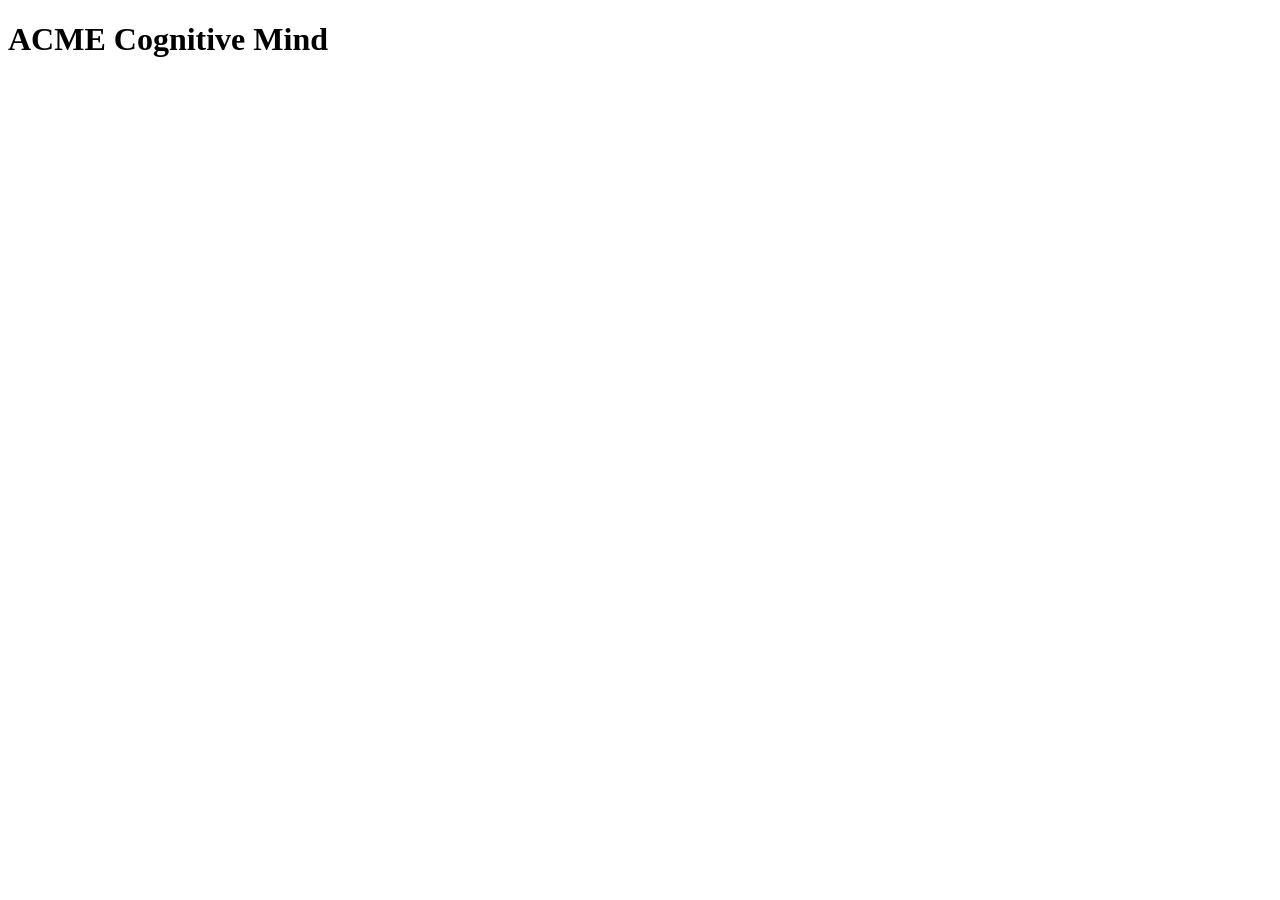
==== index.html @ b1e63873 "Create index.html" ====
<!DOCTYPE html>  
<html lang="en">  
<head>  
    <meta charset="UTF-8">  
    <meta name="viewport" content="width=device-width, initial-scale=1.0">  
    <title>ACM</title>  
</head>  
<body>  
    <h1>ACME Cognitive Mind</h1>  
</body>  
</html>
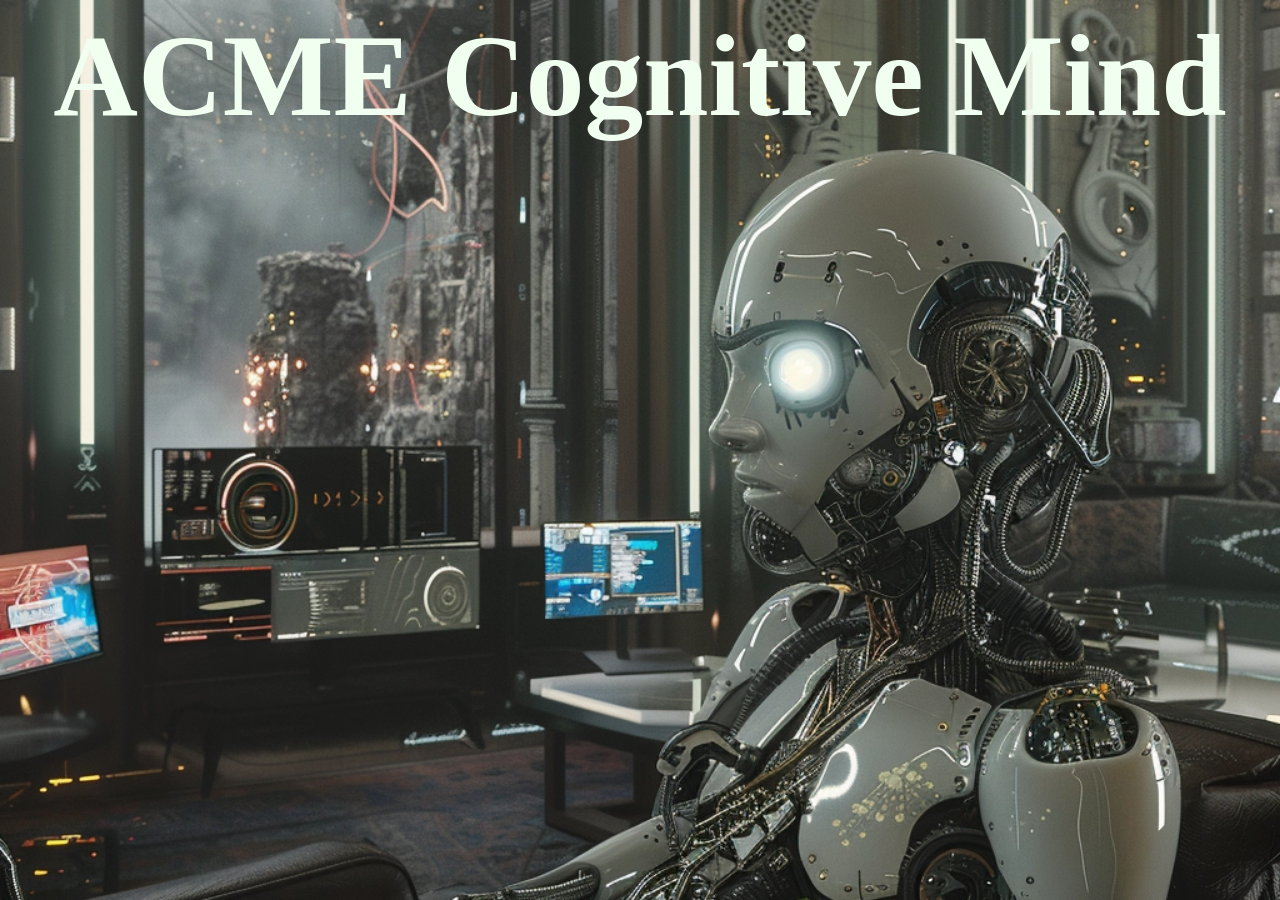
==== commit 1cfd2e76: "update" ====
--- a/index.html
+++ b/index.html
@@ -1,11 +1,30 @@
-<!DOCTYPE html>  
-<html lang="en">  
-<head>  
-    <meta charset="UTF-8">  
-    <meta name="viewport" content="width=device-width, initial-scale=1.0">  
-    <title>ACM</title>  
-</head>  
-<body>  
-    <h1>ACME Cognitive Mind</h1>  
-</body>  
-</html>
+<!DOCTYPE html>
+<html lang="en">
+
+<head>
+    <meta charset="UTF-8">
+    <meta name="viewport" content="width=device-width, initial-scale=1.0">
+    <title>ACM</title>
+    <link rel="icon" href="img/bg.webp">
+    <style>
+        body {
+            background-image: url(./img/bg.webp);
+            background-size: cover;
+            background-attachment: fixed;
+            background-position-y: center;
+        }
+
+        h1 {
+            color:honeydew;
+            text-align: center;
+            font-size: 88pt;
+            margin-top: auto;
+        }
+    </style>
+</head>
+
+<body>
+    <h1>ACME Cognitive Mind</h1>
+</body>
+
+</html>
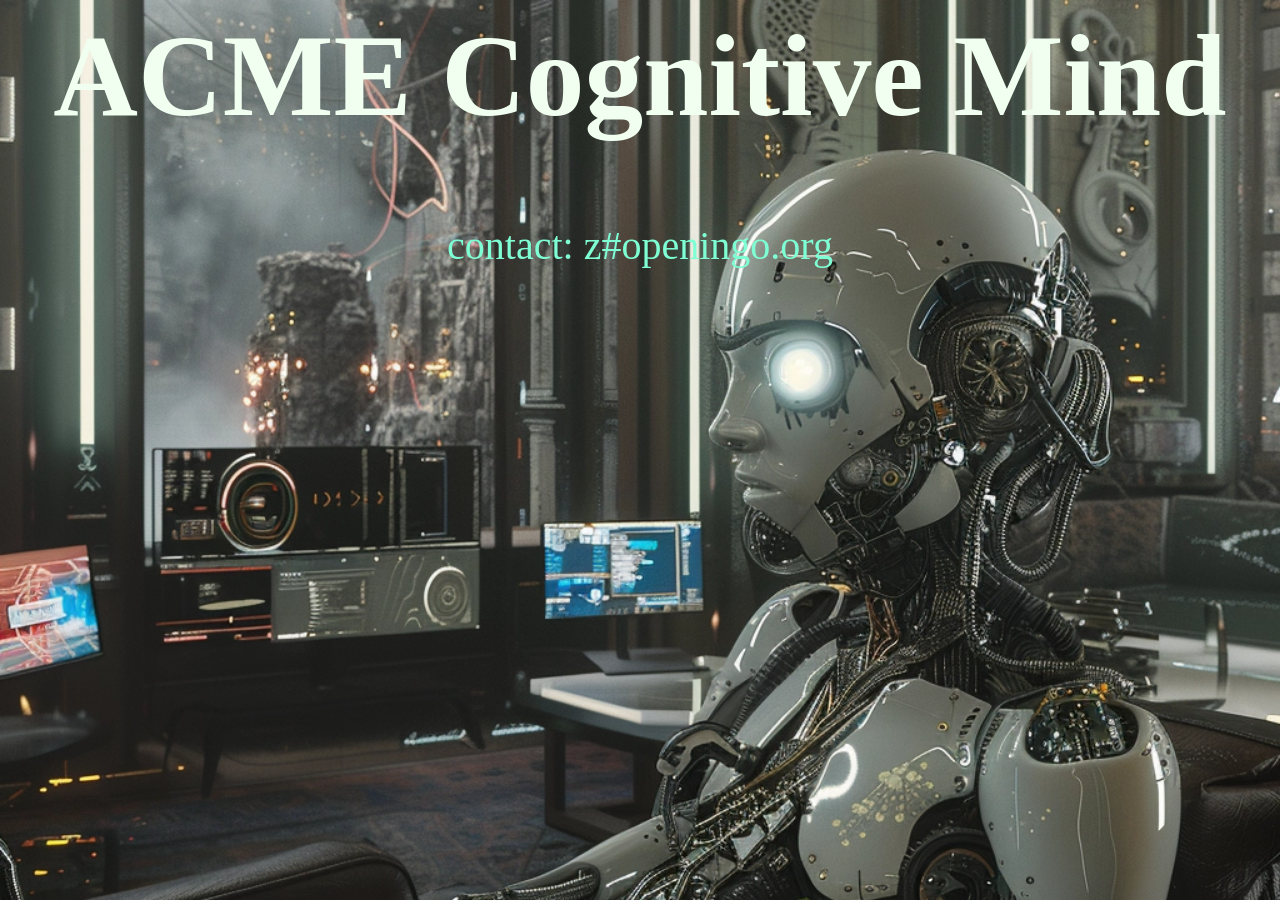
==== commit f9c1eb72: "add contact" ====
--- a/index.html
+++ b/index.html
@@ -15,16 +15,23 @@
         }
 
         h1 {
-            color:honeydew;
+            color: honeydew;
             text-align: center;
             font-size: 88pt;
             margin-top: auto;
+        }
+
+        #contact {
+            color: aquamarine;
+            text-align: center;
+            font-size: 30pt;
         }
     </style>
 </head>
 
 <body>
     <h1>ACME Cognitive Mind</h1>
+    <div id="contact">contact: z#openingo.org</div>
 </body>
 
 </html>
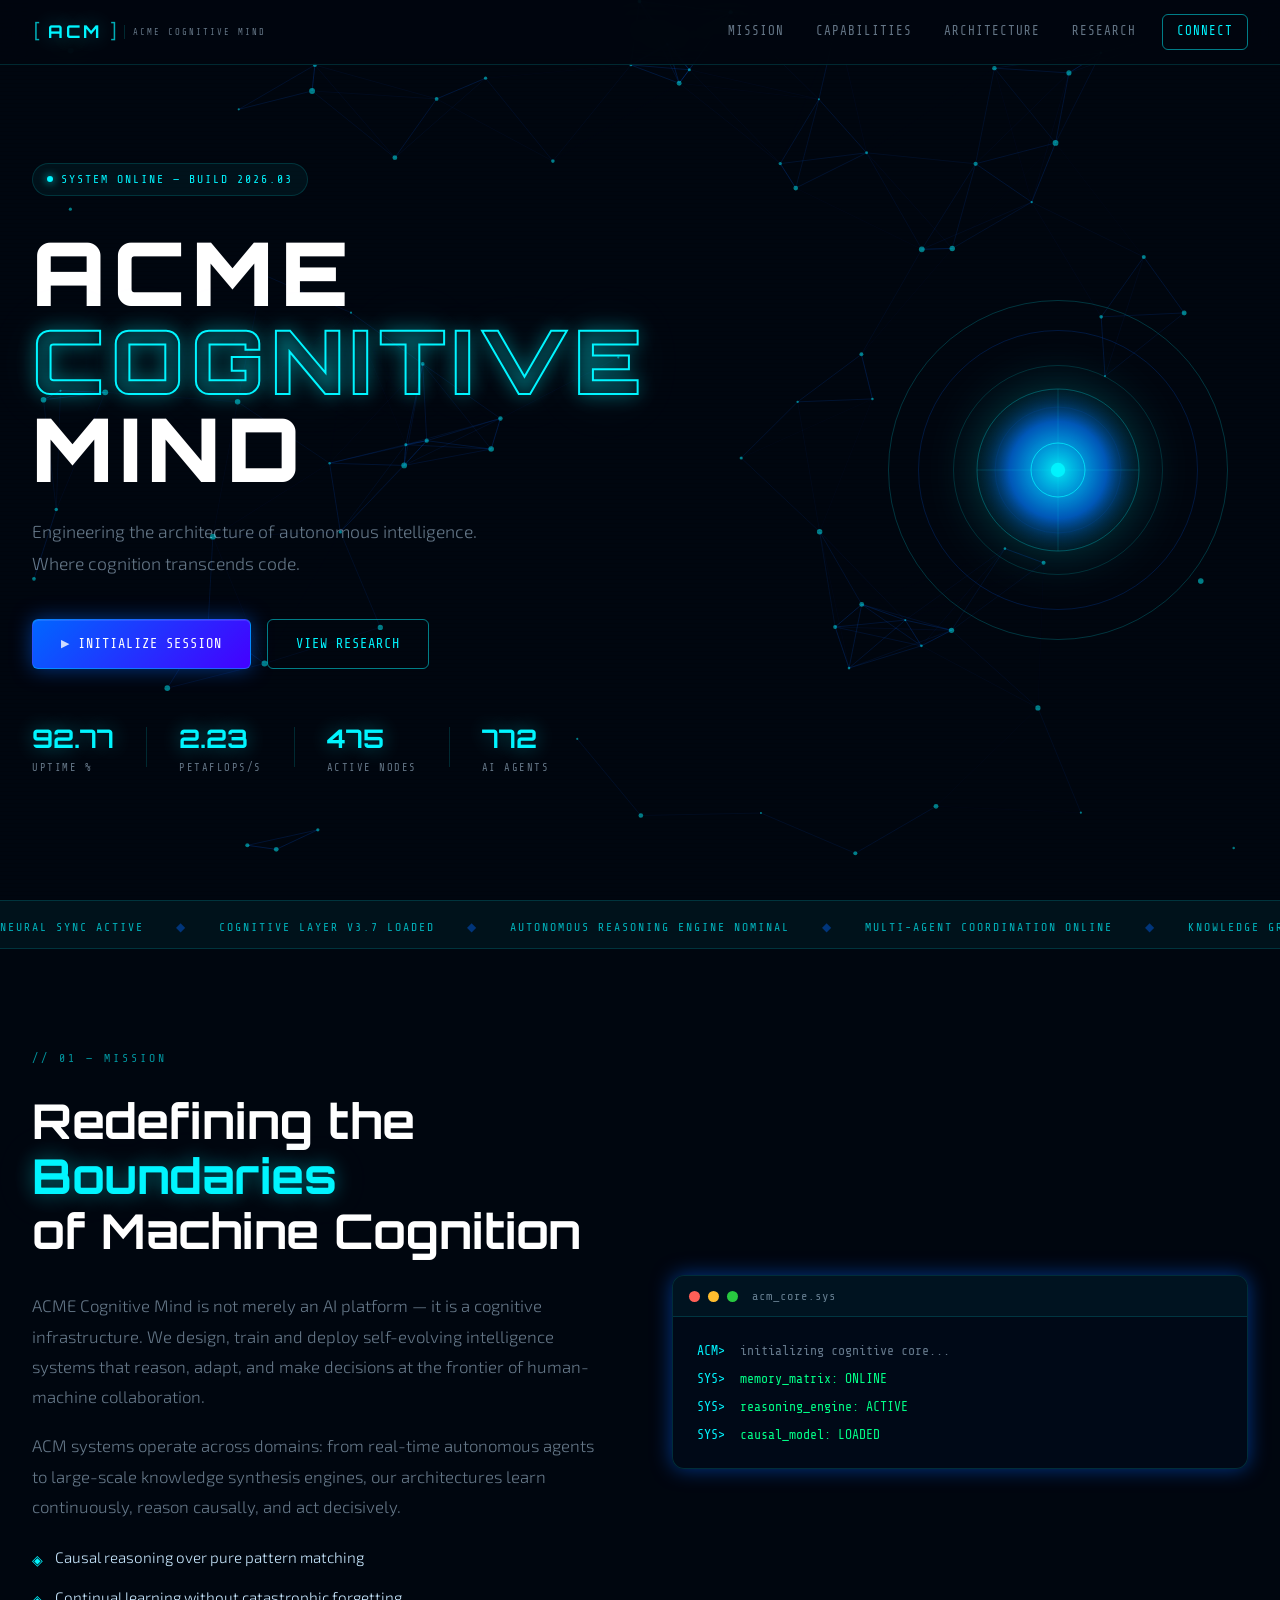
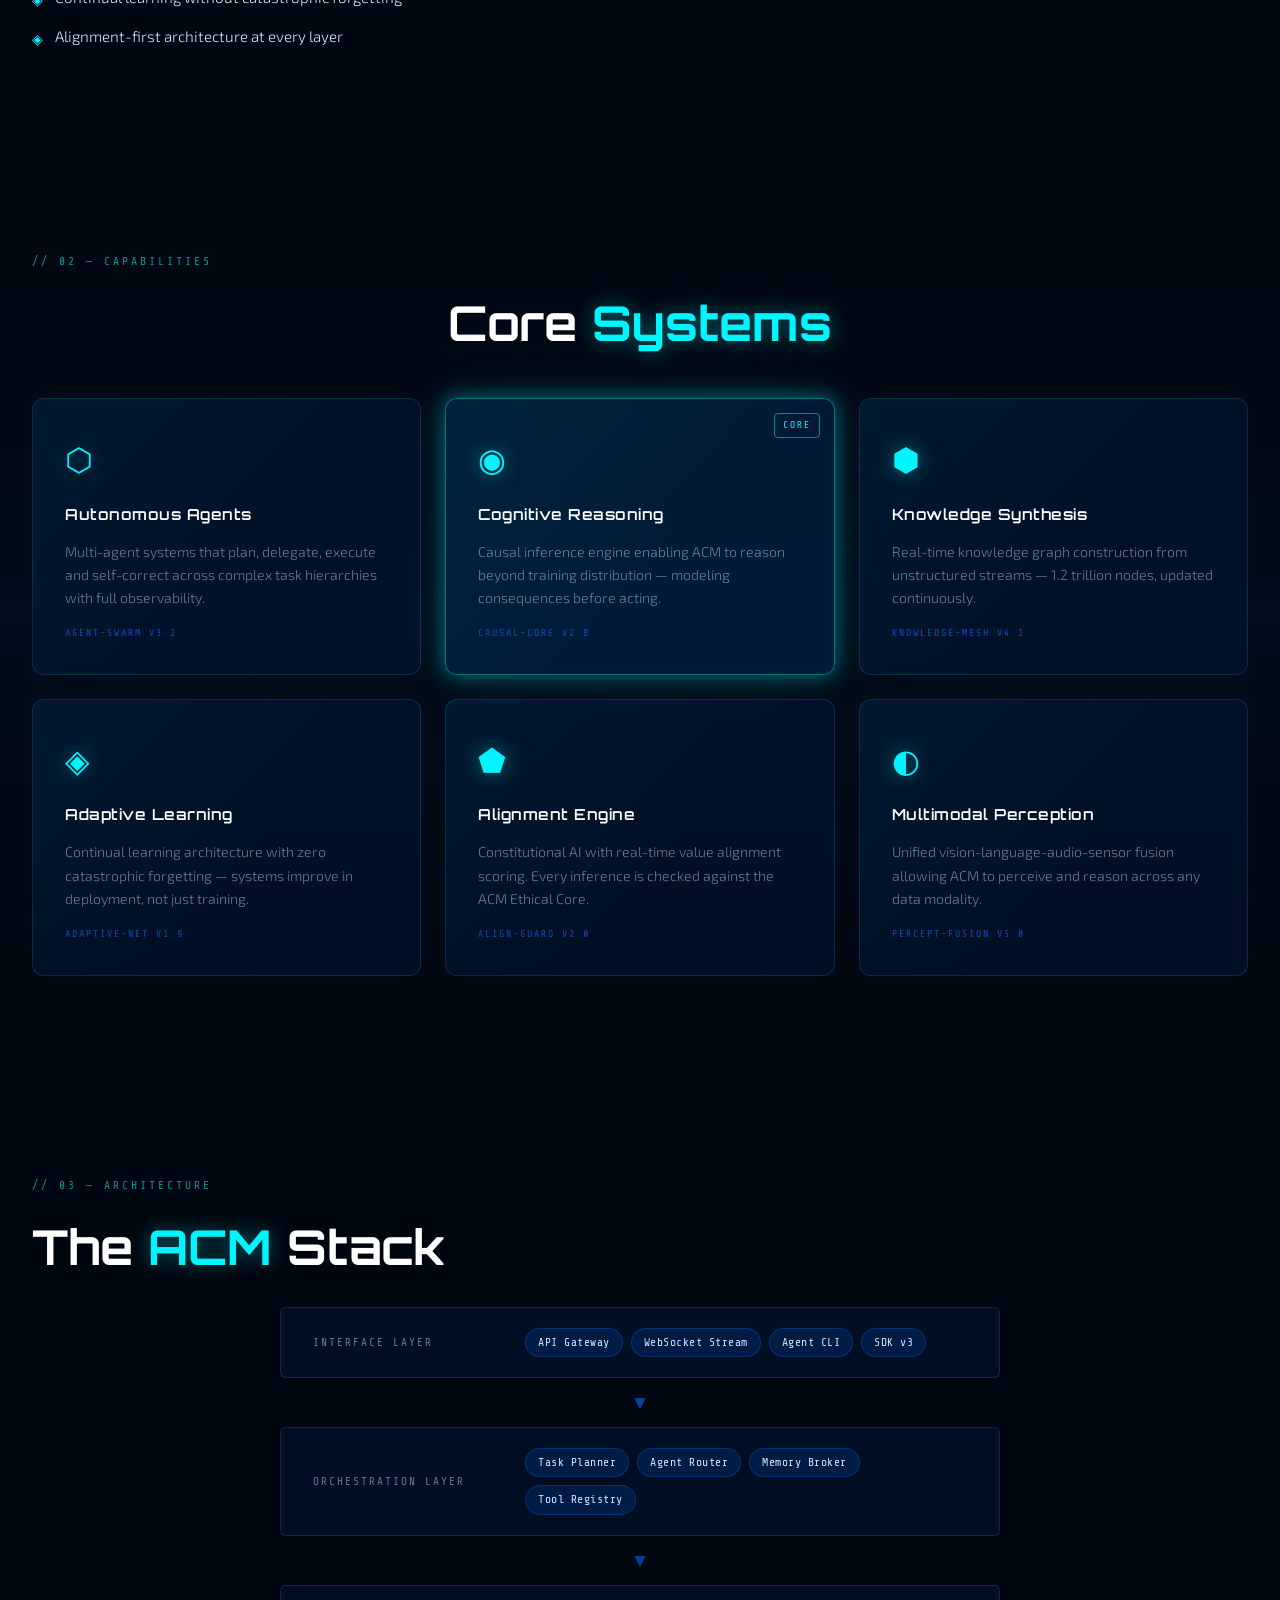
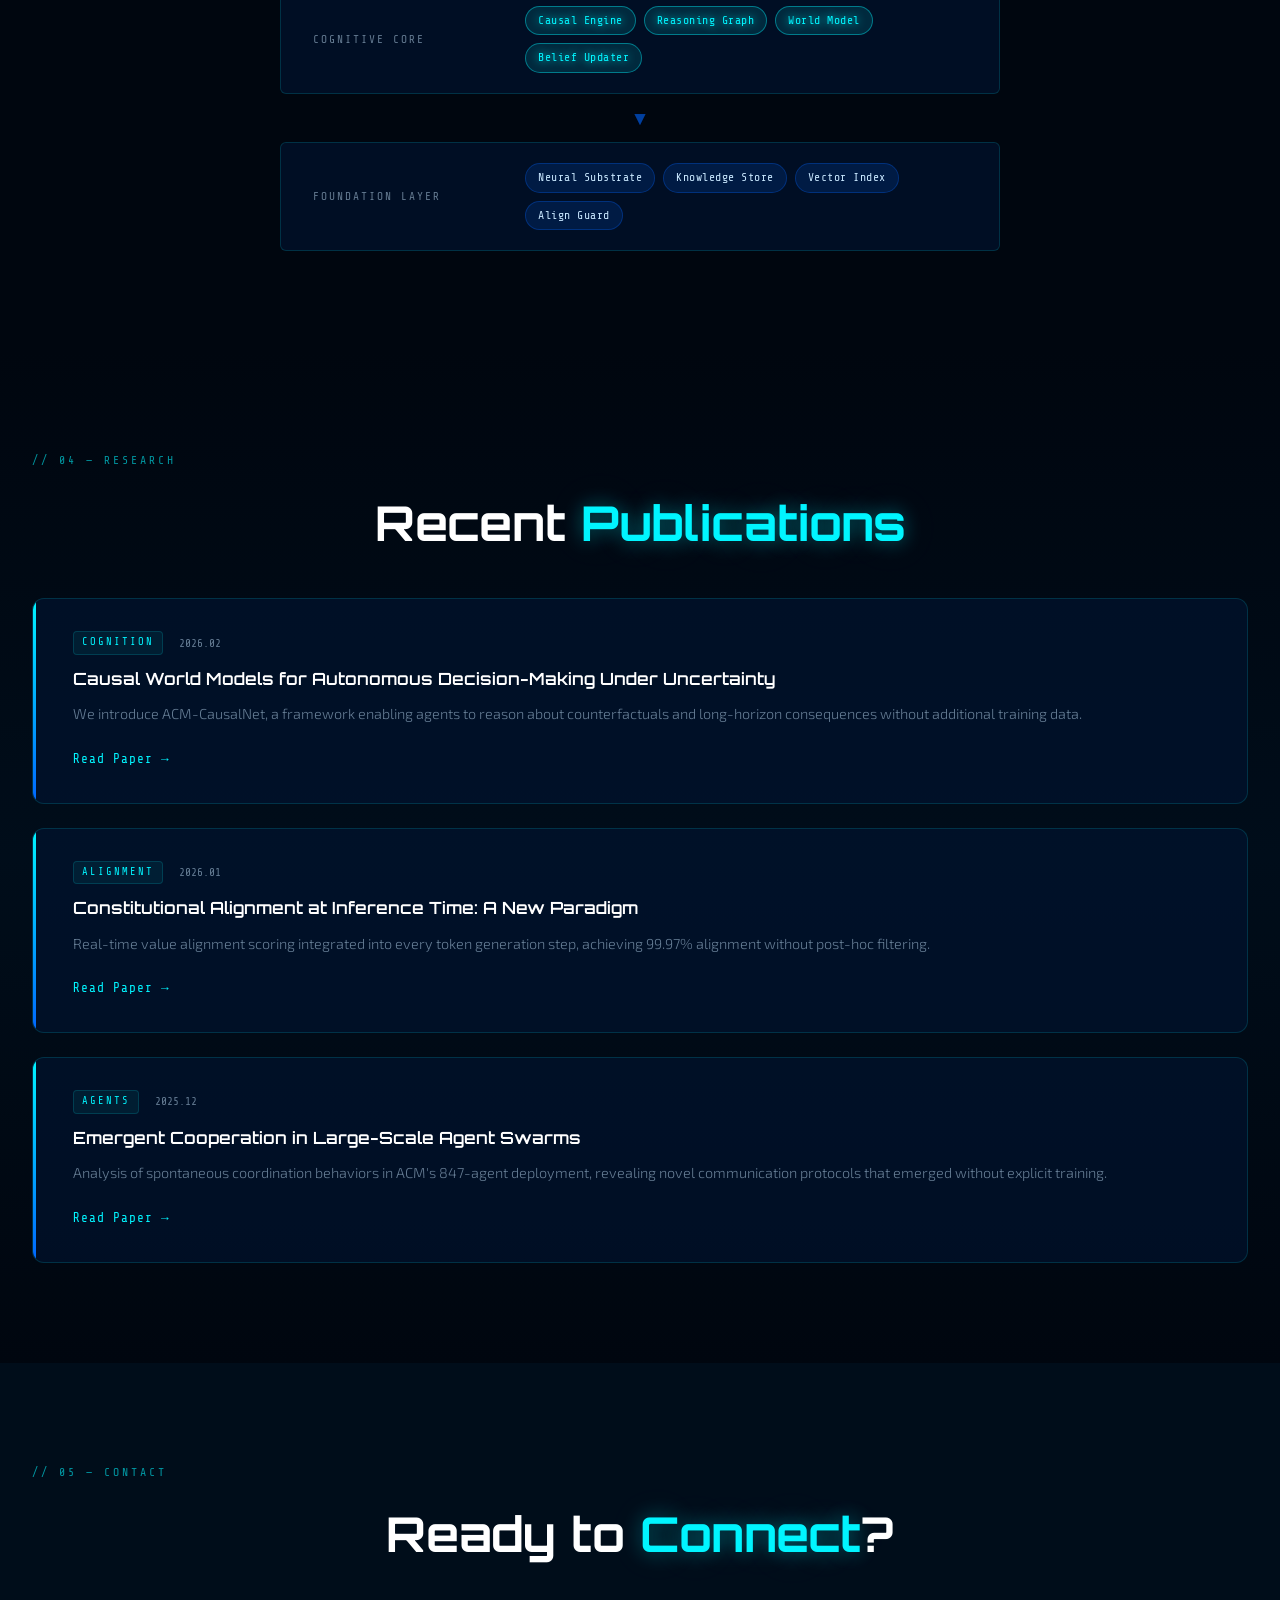
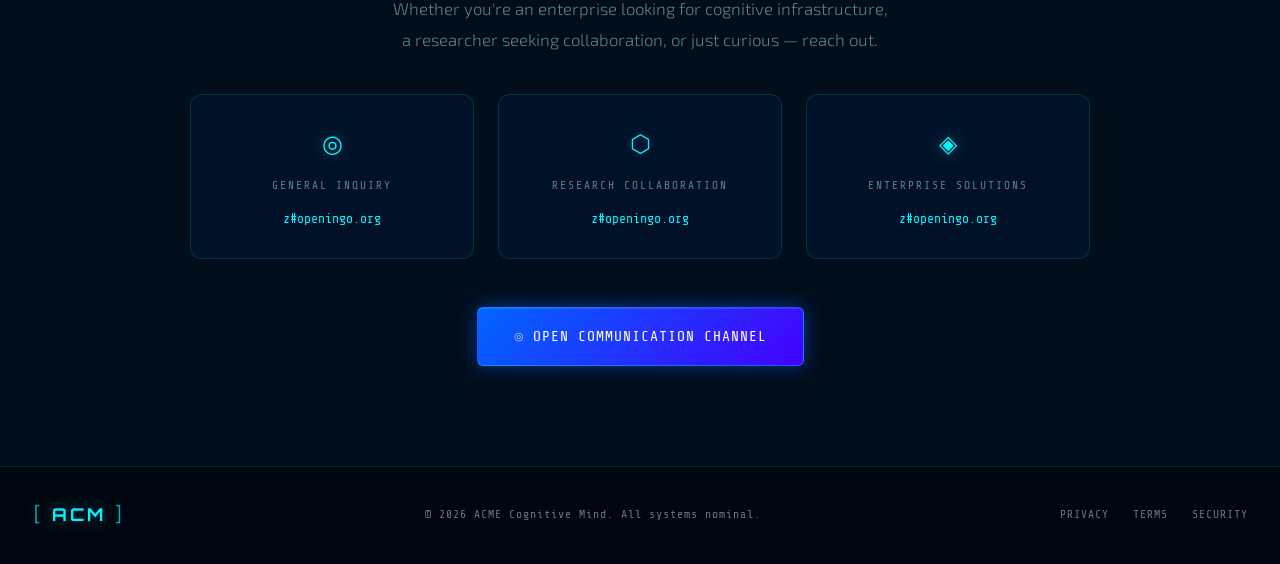
==== commit 5ff48f9c: "add new site" ====
--- a/index.html
+++ b/index.html
@@ -2,36 +2,417 @@
 <html lang="en">
 
 <head>
-    <meta charset="UTF-8">
-    <meta name="viewport" content="width=device-width, initial-scale=1.0">
-    <title>ACM</title>
-    <link rel="icon" href="img/bg.webp">
-    <style>
-        body {
-            background-image: url(./img/bg.webp);
-            background-size: cover;
-            background-attachment: fixed;
-            background-position-y: center;
-        }
-
-        h1 {
-            color: honeydew;
-            text-align: center;
-            font-size: 88pt;
-            margin-top: auto;
-        }
-
-        #contact {
-            color: aquamarine;
-            text-align: center;
-            font-size: 30pt;
-        }
-    </style>
+  <meta charset="UTF-8" />
+  <meta name="viewport" content="width=device-width, initial-scale=1.0" />
+  <title>ACME Cognitive Mind — ACM</title>
+  <meta name="description"
+    content="ACME Cognitive Mind — The frontier intelligence platform engineering the future of autonomous cognition." />
+  <link rel="stylesheet" href="css/main.css" />
+  <link rel="stylesheet" href="css/animations.css" />
+  <link rel="preconnect" href="https://fonts.googleapis.com" />
+  <link
+    href="https://fonts.googleapis.com/css2?family=Share+Tech+Mono&family=Exo+2:wght@300;400;600;700;900&family=Orbitron:wght@400;700;900&display=swap"
+    rel="stylesheet" />
 </head>
 
 <body>
-    <h1>ACME Cognitive Mind</h1>
-    <div id="contact">contact: z#openingo.org</div>
+
+  <!-- ── CANVAS BACKGROUND ── -->
+  <canvas id="neural-canvas"></canvas>
+
+  <!-- ── SCAN LINE OVERLAY ── -->
+  <div class="scanlines"></div>
+
+  <!-- ── HEADER / NAV ── -->
+  <header id="main-header">
+    <div class="header-inner">
+      <a href="index.html" class="logo">
+        <span class="logo-bracket">[</span>
+        <span class="logo-acm">ACM</span>
+        <span class="logo-bracket">]</span>
+        <span class="logo-sub">ACME COGNITIVE MIND</span>
+      </a>
+      <nav class="nav-links">
+        <a href="#mission">Mission</a>
+        <a href="#capabilities">Capabilities</a>
+        <a href="#architecture">Architecture</a>
+        <a href="#research">Research</a>
+        <a href="#contact" class="nav-cta">Connect</a>
+      </nav>
+      <button class="menu-toggle" id="menuToggle" aria-label="Menu">
+        <span></span><span></span><span></span>
+      </button>
+    </div>
+  </header>
+
+  <!-- ── HERO SECTION ── -->
+  <section class="hero" id="hero">
+    <div class="hero-content">
+      <div class="hero-tag">
+        <span class="tag-dot"></span>SYSTEM ONLINE — BUILD 2026.03
+      </div>
+      <h1 class="hero-title">
+        <span class="title-line">ACME</span>
+        <span class="title-line accent">COGNITIVE</span>
+        <span class="title-line">MIND</span>
+      </h1>
+      <p class="hero-sub">
+        Engineering the architecture of autonomous intelligence.<br />
+        Where cognition transcends code.
+      </p>
+      <div class="hero-actions">
+        <a href="#mission" class="btn-primary">
+          <span class="btn-icon">▶</span> Initialize Session
+        </a>
+        <a href="#research" class="btn-ghost">
+          <span>View Research</span>
+        </a>
+      </div>
+      <div class="hero-stats">
+        <div class="stat">
+          <div class="stat-value" data-target="99.97">0</div>
+          <div class="stat-label">Uptime %</div>
+        </div>
+        <div class="stat-divider"></div>
+        <div class="stat">
+          <div class="stat-value" data-target="2.4">0</div>
+          <div class="stat-label">Petaflops/s</div>
+        </div>
+        <div class="stat-divider"></div>
+        <div class="stat">
+          <div class="stat-value" data-target="512">0</div>
+          <div class="stat-label">Active Nodes</div>
+        </div>
+        <div class="stat-divider"></div>
+        <div class="stat">
+          <div class="stat-value" data-target="847">0</div>
+          <div class="stat-label">AI Agents</div>
+        </div>
+      </div>
+    </div>
+    <div class="hero-visual">
+      <div class="orb-ring ring-1"></div>
+      <div class="orb-ring ring-2"></div>
+      <div class="orb-ring ring-3"></div>
+      <div class="orb-core">
+        <div class="orb-inner">
+          <svg viewBox="0 0 200 200" class="orb-svg">
+            <defs>
+              <radialGradient id="orbGrad" cx="50%" cy="50%">
+                <stop offset="0%" stop-color="#00f5ff" stop-opacity="0.9" />
+                <stop offset="60%" stop-color="#0066ff" stop-opacity="0.6" />
+                <stop offset="100%" stop-color="#001133" stop-opacity="0.1" />
+              </radialGradient>
+            </defs>
+            <circle cx="100" cy="100" r="90" fill="url(#orbGrad)" />
+            <circle cx="100" cy="100" r="90" fill="none" stroke="#00f5ff" stroke-width="0.5" opacity="0.6" />
+            <circle cx="100" cy="100" r="70" fill="none" stroke="#0066ff" stroke-width="0.3" opacity="0.4" />
+            <path d="M100 10 L100 190 M10 100 L190 100" stroke="#00f5ff" stroke-width="0.5" opacity="0.3" />
+            <circle cx="100" cy="100" r="30" fill="none" stroke="#00f5ff" stroke-width="1" opacity="0.8" />
+            <circle cx="100" cy="100" r="8" fill="#00f5ff" opacity="0.9" />
+          </svg>
+        </div>
+      </div>
+    </div>
+  </section>
+
+  <!-- ── TICKER ── -->
+  <div class="ticker-wrap">
+    <div class="ticker-track">
+      <span>NEURAL SYNC ACTIVE</span>
+      <span class="sep">◆</span>
+      <span>COGNITIVE LAYER v3.7 LOADED</span>
+      <span class="sep">◆</span>
+      <span>AUTONOMOUS REASONING ENGINE NOMINAL</span>
+      <span class="sep">◆</span>
+      <span>MULTI-AGENT COORDINATION ONLINE</span>
+      <span class="sep">◆</span>
+      <span>KNOWLEDGE GRAPH: 1.2T NODES</span>
+      <span class="sep">◆</span>
+      <span>INFERENCE LATENCY: 12ms</span>
+      <span class="sep">◆</span>
+      <span>SAFETY PROTOCOLS: ENGAGED</span>
+      <span class="sep">◆</span>
+      <span>NEURAL SYNC ACTIVE</span>
+      <span class="sep">◆</span>
+      <span>COGNITIVE LAYER v3.7 LOADED</span>
+      <span class="sep">◆</span>
+      <span>AUTONOMOUS REASONING ENGINE NOMINAL</span>
+      <span class="sep">◆</span>
+      <span>MULTI-AGENT COORDINATION ONLINE</span>
+      <span class="sep">◆</span>
+      <span>KNOWLEDGE GRAPH: 1.2T NODES</span>
+      <span class="sep">◆</span>
+      <span>INFERENCE LATENCY: 12ms</span>
+      <span class="sep">◆</span>
+      <span>SAFETY PROTOCOLS: ENGAGED</span>
+      <span class="sep">◆</span>
+    </div>
+  </div>
+
+  <!-- ── MISSION SECTION ── -->
+  <section class="section" id="mission">
+    <div class="container">
+      <div class="section-label">// 01 — MISSION</div>
+      <div class="mission-grid">
+        <div class="mission-text">
+          <h2 class="section-title">
+            Redefining the <span class="accent">Boundaries</span><br />of Machine Cognition
+          </h2>
+          <p class="body-text">
+            ACME Cognitive Mind is not merely an AI platform — it is a cognitive infrastructure.
+            We design, train and deploy self-evolving intelligence systems that reason, adapt,
+            and make decisions at the frontier of human-machine collaboration.
+          </p>
+          <p class="body-text">
+            ACM systems operate across domains: from real-time autonomous agents to
+            large-scale knowledge synthesis engines, our architectures learn continuously,
+            reason causally, and act decisively.
+          </p>
+          <div class="mission-bullets">
+            <div class="bullet-item">
+              <span class="bullet-icon">◈</span>
+              <span>Causal reasoning over pure pattern matching</span>
+            </div>
+            <div class="bullet-item">
+              <span class="bullet-icon">◈</span>
+              <span>Continual learning without catastrophic forgetting</span>
+            </div>
+            <div class="bullet-item">
+              <span class="bullet-icon">◈</span>
+              <span>Alignment-first architecture at every layer</span>
+            </div>
+          </div>
+        </div>
+        <div class="mission-visual">
+          <div class="terminal-card">
+            <div class="terminal-header">
+              <span class="t-dot red"></span>
+              <span class="t-dot yellow"></span>
+              <span class="t-dot green"></span>
+              <span class="t-title">acm_core.sys</span>
+            </div>
+            <div class="terminal-body" id="terminal-output">
+              <div class="t-line"><span class="prompt">ACM&gt;</span> initializing cognitive core...</div>
+              <div class="t-line success"><span class="prompt">SYS&gt;</span> memory_matrix: ONLINE</div>
+              <div class="t-line success"><span class="prompt">SYS&gt;</span> reasoning_engine: ACTIVE</div>
+              <div class="t-line success"><span class="prompt">SYS&gt;</span> causal_model: LOADED</div>
+              <div class="t-line"><span class="prompt">ACM&gt;</span> loading agent_swarm[847]...</div>
+              <div class="t-line success"><span class="prompt">SYS&gt;</span> coordination_layer: NOMINAL</div>
+              <div class="t-line"><span class="prompt">ACM&gt;</span> engaging safety_alignment_v2...</div>
+              <div class="t-line success"><span class="prompt">SYS&gt;</span> alignment_score: 99.97%</div>
+              <div class="t-line blink-cursor"><span class="prompt">ACM&gt;</span> <span class="cursor">█</span></div>
+            </div>
+          </div>
+        </div>
+      </div>
+    </div>
+  </section>
+
+  <!-- ── CAPABILITIES SECTION ── -->
+  <section class="section section-alt" id="capabilities">
+    <div class="container">
+      <div class="section-label">// 02 — CAPABILITIES</div>
+      <h2 class="section-title center">
+        Core <span class="accent">Systems</span>
+      </h2>
+      <div class="cap-grid">
+        <div class="cap-card">
+          <div class="cap-icon">⬡</div>
+          <h3>Autonomous Agents</h3>
+          <p>Multi-agent systems that plan, delegate, execute and self-correct across complex task hierarchies with full
+            observability.</p>
+          <div class="cap-tag">AGENT-SWARM v3.2</div>
+        </div>
+        <div class="cap-card featured">
+          <div class="cap-badge">CORE</div>
+          <div class="cap-icon">◉</div>
+          <h3>Cognitive Reasoning</h3>
+          <p>Causal inference engine enabling ACM to reason beyond training distribution — modeling consequences before
+            acting.</p>
+          <div class="cap-tag">CAUSAL-CORE v2.8</div>
+        </div>
+        <div class="cap-card">
+          <div class="cap-icon">⬢</div>
+          <h3>Knowledge Synthesis</h3>
+          <p>Real-time knowledge graph construction from unstructured streams — 1.2 trillion nodes, updated
+            continuously.</p>
+          <div class="cap-tag">KNOWLEDGE-MESH v4.1</div>
+        </div>
+        <div class="cap-card">
+          <div class="cap-icon">◈</div>
+          <h3>Adaptive Learning</h3>
+          <p>Continual learning architecture with zero catastrophic forgetting — systems improve in deployment, not just
+            training.</p>
+          <div class="cap-tag">ADAPTIVE-NET v1.9</div>
+        </div>
+        <div class="cap-card">
+          <div class="cap-icon">⬟</div>
+          <h3>Alignment Engine</h3>
+          <p>Constitutional AI with real-time value alignment scoring. Every inference is checked against the ACM
+            Ethical Core.</p>
+          <div class="cap-tag">ALIGN-GUARD v2.0</div>
+        </div>
+        <div class="cap-card">
+          <div class="cap-icon">◐</div>
+          <h3>Multimodal Perception</h3>
+          <p>Unified vision-language-audio-sensor fusion allowing ACM to perceive and reason across any data modality.
+          </p>
+          <div class="cap-tag">PERCEPT-FUSION v5.0</div>
+        </div>
+      </div>
+    </div>
+  </section>
+
+  <!-- ── ARCHITECTURE SECTION ── -->
+  <section class="section" id="architecture">
+    <div class="container">
+      <div class="section-label">// 03 — ARCHITECTURE</div>
+      <h2 class="section-title">
+        The <span class="accent">ACM</span> Stack
+      </h2>
+      <div class="arch-diagram">
+        <div class="arch-layer" style="--i:0">
+          <div class="layer-label">INTERFACE LAYER</div>
+          <div class="layer-chips">
+            <span class="chip">API Gateway</span>
+            <span class="chip">WebSocket Stream</span>
+            <span class="chip">Agent CLI</span>
+            <span class="chip">SDK v3</span>
+          </div>
+        </div>
+        <div class="arch-arrow">▼</div>
+        <div class="arch-layer" style="--i:1">
+          <div class="layer-label">ORCHESTRATION LAYER</div>
+          <div class="layer-chips">
+            <span class="chip">Task Planner</span>
+            <span class="chip">Agent Router</span>
+            <span class="chip">Memory Broker</span>
+            <span class="chip">Tool Registry</span>
+          </div>
+        </div>
+        <div class="arch-arrow">▼</div>
+        <div class="arch-layer" style="--i:2">
+          <div class="layer-label">COGNITIVE CORE</div>
+          <div class="layer-chips">
+            <span class="chip accent-chip">Causal Engine</span>
+            <span class="chip accent-chip">Reasoning Graph</span>
+            <span class="chip accent-chip">World Model</span>
+            <span class="chip accent-chip">Belief Updater</span>
+          </div>
+        </div>
+        <div class="arch-arrow">▼</div>
+        <div class="arch-layer" style="--i:3">
+          <div class="layer-label">FOUNDATION LAYER</div>
+          <div class="layer-chips">
+            <span class="chip">Neural Substrate</span>
+            <span class="chip">Knowledge Store</span>
+            <span class="chip">Vector Index</span>
+            <span class="chip">Align Guard</span>
+          </div>
+        </div>
+      </div>
+    </div>
+  </section>
+
+  <!-- ── RESEARCH SECTION ── -->
+  <section class="section section-alt" id="research">
+    <div class="container">
+      <div class="section-label">// 04 — RESEARCH</div>
+      <h2 class="section-title center">
+        Recent <span class="accent">Publications</span>
+      </h2>
+      <div class="research-list">
+        <article class="research-card">
+          <div class="research-meta">
+            <span class="research-tag">COGNITION</span>
+            <span class="research-date">2026.02</span>
+          </div>
+          <h3>Causal World Models for Autonomous Decision-Making Under Uncertainty</h3>
+          <p>We introduce ACM-CausalNet, a framework enabling agents to reason about counterfactuals and long-horizon
+            consequences without additional training data.</p>
+          <a href="#" class="research-link">Read Paper →</a>
+        </article>
+        <article class="research-card">
+          <div class="research-meta">
+            <span class="research-tag">ALIGNMENT</span>
+            <span class="research-date">2026.01</span>
+          </div>
+          <h3>Constitutional Alignment at Inference Time: A New Paradigm</h3>
+          <p>Real-time value alignment scoring integrated into every token generation step, achieving 99.97% alignment
+            without post-hoc filtering.</p>
+          <a href="#" class="research-link">Read Paper →</a>
+        </article>
+        <article class="research-card">
+          <div class="research-meta">
+            <span class="research-tag">AGENTS</span>
+            <span class="research-date">2025.12</span>
+          </div>
+          <h3>Emergent Cooperation in Large-Scale Agent Swarms</h3>
+          <p>Analysis of spontaneous coordination behaviors in ACM's 847-agent deployment, revealing novel communication
+            protocols that emerged without explicit training.</p>
+          <a href="#" class="research-link">Read Paper →</a>
+        </article>
+      </div>
+    </div>
+  </section>
+
+  <!-- ── CONTACT SECTION ── -->
+  <section class="section contact-section" id="contact">
+    <div class="container">
+      <div class="section-label">// 05 — CONTACT</div>
+      <div class="contact-inner">
+        <h2 class="section-title">
+          Ready to <span class="accent">Connect</span>?
+        </h2>
+        <p class="body-text center">
+          Whether you're an enterprise looking for cognitive infrastructure,<br />
+          a researcher seeking collaboration, or just curious — reach out.
+        </p>
+        <div class="contact-grid">
+          <div class="contact-card">
+            <div class="contact-icon">◎</div>
+            <div class="contact-label">General Inquiry</div>
+            <a href="mailto:z@openingo.org" class="contact-value">z#openingo.org</a>
+          </div>
+          <div class="contact-card">
+            <div class="contact-icon">⬡</div>
+            <div class="contact-label">Research Collaboration</div>
+            <a href="mailto:z@openingo.org" class="contact-value">z#openingo.org</a>
+          </div>
+          <div class="contact-card">
+            <div class="contact-icon">◈</div>
+            <div class="contact-label">Enterprise Solutions</div>
+            <a href="mailto:z@openingo.org" class="contact-value">z#openingo.org</a>
+          </div>
+        </div>
+        <a href="mailto:z@openingo.org" class="btn-primary large">
+          <span class="btn-icon">◎</span> Open Communication Channel
+        </a>
+      </div>
+    </div>
+  </section>
+
+  <!-- ── FOOTER ── -->
+  <footer class="footer">
+    <div class="footer-inner">
+      <div class="footer-brand">
+        <span class="logo-bracket">[</span>
+        <span class="logo-acm">ACM</span>
+        <span class="logo-bracket">]</span>
+      </div>
+      <div class="footer-text">
+        © 2026 ACME Cognitive Mind. All systems nominal.
+      </div>
+      <div class="footer-links">
+        <a href="#">Privacy</a>
+        <a href="#">Terms</a>
+        <a href="#">Security</a>
+      </div>
+    </div>
+  </footer>
+
+  <script src="js/main.js"></script>
 </body>
 
 </html>
--- a/css/main.css
+++ b/css/main.css
@@ -0,0 +1,796 @@
+/* ═══════════════════════════════════════════
+   ACM — ACME COGNITIVE MIND
+   Sci-Fi Dark Theme CSS
+   ═══════════════════════════════════════════ */
+
+/* ── CUSTOM PROPERTIES ── */
+:root {
+  --cyan:      #00f5ff;
+  --blue:      #0066ff;
+  --blue-dark: #003388;
+  --indigo:    #4400ff;
+  --bg:        #00060f;
+  --bg-2:      #000d1a;
+  --bg-3:      #001428;
+  --surface:   rgba(0, 20, 50, 0.6);
+  --border:    rgba(0, 245, 255, 0.15);
+  --border-h:  rgba(0, 245, 255, 0.5);
+  --text:      #c8e8ff;
+  --text-dim:  rgba(200, 232, 255, 0.5);
+  --white:     #ffffff;
+
+  --font-mono:   'Share Tech Mono', monospace;
+  --font-body:   'Exo 2', sans-serif;
+  --font-display:'Orbitron', sans-serif;
+
+  --r: 6px;
+  --r-lg: 12px;
+  --glow-cyan: 0 0 20px rgba(0,245,255,0.4), 0 0 60px rgba(0,245,255,0.1);
+  --glow-blue: 0 0 20px rgba(0,102,255,0.5);
+}
+
+/* ── RESET ── */
+*, *::before, *::after { box-sizing: border-box; margin: 0; padding: 0; }
+html { scroll-behavior: smooth; font-size: 16px; }
+body {
+  background: var(--bg);
+  color: var(--text);
+  font-family: var(--font-body);
+  font-weight: 300;
+  line-height: 1.7;
+  overflow-x: hidden;
+}
+a { color: var(--cyan); text-decoration: none; }
+a:hover { text-decoration: underline; }
+img { max-width: 100%; display: block; }
+
+/* ── NEURAL CANVAS BACKGROUND ── */
+#neural-canvas {
+  position: fixed;
+  inset: 0;
+  z-index: -2;
+  pointer-events: none;
+}
+
+/* ── SCANLINES ── */
+.scanlines {
+  position: fixed;
+  inset: 0;
+  z-index: -1;
+  pointer-events: none;
+  background: repeating-linear-gradient(
+    to bottom,
+    transparent 0px,
+    transparent 3px,
+    rgba(0, 0, 0, 0.08) 3px,
+    rgba(0, 0, 0, 0.08) 4px
+  );
+}
+
+/* ── HEADER ── */
+#main-header {
+  position: fixed;
+  top: 0; left: 0; right: 0;
+  z-index: 100;
+  background: rgba(0, 6, 15, 0.85);
+  backdrop-filter: blur(16px);
+  border-bottom: 1px solid var(--border);
+  transition: border-color 0.3s;
+}
+#main-header.scrolled { border-color: var(--border-h); }
+.header-inner {
+  max-width: 1280px;
+  margin: 0 auto;
+  padding: 0 2rem;
+  height: 64px;
+  display: flex;
+  align-items: center;
+  justify-content: space-between;
+  gap: 2rem;
+}
+
+/* Logo */
+.logo {
+  display: flex;
+  align-items: center;
+  gap: 6px;
+  text-decoration: none;
+}
+.logo-bracket {
+  font-family: var(--font-mono);
+  color: var(--cyan);
+  font-size: 1.2rem;
+  opacity: 0.7;
+}
+.logo-acm {
+  font-family: var(--font-display);
+  font-size: 1.1rem;
+  font-weight: 700;
+  color: var(--cyan);
+  letter-spacing: 3px;
+  text-shadow: var(--glow-cyan);
+}
+.logo-sub {
+  font-family: var(--font-mono);
+  font-size: 0.55rem;
+  color: var(--text-dim);
+  letter-spacing: 2px;
+  text-transform: uppercase;
+  padding-left: 8px;
+  border-left: 1px solid var(--border);
+}
+
+/* Nav */
+.nav-links {
+  display: flex;
+  align-items: center;
+  gap: 0.25rem;
+}
+.nav-links a {
+  font-family: var(--font-mono);
+  font-size: 0.78rem;
+  letter-spacing: 1px;
+  color: var(--text-dim);
+  padding: 6px 14px;
+  border-radius: var(--r);
+  transition: color 0.2s, background 0.2s;
+  text-decoration: none;
+  text-transform: uppercase;
+}
+.nav-links a:hover { color: var(--cyan); background: rgba(0,245,255,0.06); }
+.nav-cta {
+  color: var(--cyan) !important;
+  border: 1px solid var(--border-h) !important;
+  margin-left: 8px;
+}
+.nav-cta:hover {
+  background: rgba(0,245,255,0.12) !important;
+  box-shadow: var(--glow-cyan);
+}
+
+/* Mobile menu toggle */
+.menu-toggle {
+  display: none;
+  flex-direction: column;
+  gap: 5px;
+  background: none;
+  border: none;
+  cursor: pointer;
+  padding: 4px;
+}
+.menu-toggle span {
+  display: block;
+  width: 22px;
+  height: 2px;
+  background: var(--cyan);
+  transition: transform 0.2s;
+}
+
+/* ── HERO ── */
+.hero {
+  min-height: 100vh;
+  display: flex;
+  align-items: center;
+  justify-content: space-between;
+  padding: 120px 2rem 80px;
+  max-width: 1280px;
+  margin: 0 auto;
+  gap: 3rem;
+  position: relative;
+}
+
+.hero-content { flex: 1; max-width: 640px; }
+
+.hero-tag {
+  display: inline-flex;
+  align-items: center;
+  gap: 8px;
+  font-family: var(--font-mono);
+  font-size: 0.72rem;
+  letter-spacing: 2px;
+  color: var(--cyan);
+  text-transform: uppercase;
+  border: 1px solid var(--border);
+  padding: 6px 14px;
+  border-radius: 100px;
+  margin-bottom: 2rem;
+  background: rgba(0,245,255,0.05);
+}
+.tag-dot {
+  width: 6px; height: 6px;
+  border-radius: 50%;
+  background: var(--cyan);
+  animation: pulse 1.5s ease-in-out infinite;
+  box-shadow: 0 0 8px var(--cyan);
+}
+@keyframes pulse {
+  0%,100% { opacity: 1; transform: scale(1); }
+  50%      { opacity: 0.4; transform: scale(0.6); }
+}
+
+.hero-title {
+  font-family: var(--font-display);
+  font-weight: 900;
+  line-height: 1;
+  margin-bottom: 1.5rem;
+}
+.title-line {
+  display: block;
+  font-size: clamp(3rem, 7vw, 5.5rem);
+  letter-spacing: 0.08em;
+  color: var(--white);
+}
+.title-line.accent {
+  color: transparent;
+  -webkit-text-stroke: 2px var(--cyan);
+  text-shadow: var(--glow-cyan);
+}
+
+.hero-sub {
+  font-size: 1.1rem;
+  color: var(--text-dim);
+  margin-bottom: 2.5rem;
+  line-height: 1.8;
+}
+
+/* Buttons */
+.hero-actions { display: flex; gap: 1rem; flex-wrap: wrap; margin-bottom: 3rem; }
+
+.btn-primary {
+  display: inline-flex;
+  align-items: center;
+  gap: 8px;
+  background: linear-gradient(135deg, var(--blue), var(--indigo));
+  color: var(--white);
+  padding: 12px 28px;
+  border-radius: var(--r);
+  font-family: var(--font-mono);
+  font-size: 0.85rem;
+  letter-spacing: 1px;
+  text-transform: uppercase;
+  text-decoration: none;
+  border: 1px solid rgba(0,245,255,0.3);
+  box-shadow: var(--glow-blue), inset 0 1px 0 rgba(255,255,255,0.1);
+  transition: all 0.25s;
+  cursor: pointer;
+}
+.btn-primary:hover {
+  transform: translateY(-2px);
+  box-shadow: var(--glow-cyan), var(--glow-blue);
+  border-color: var(--cyan);
+  text-decoration: none;
+}
+.btn-primary.large { padding: 16px 36px; font-size: 0.92rem; }
+.btn-icon { font-size: 0.7rem; opacity: 0.8; }
+
+.btn-ghost {
+  display: inline-flex;
+  align-items: center;
+  gap: 8px;
+  background: transparent;
+  color: var(--cyan);
+  padding: 12px 28px;
+  border-radius: var(--r);
+  font-family: var(--font-mono);
+  font-size: 0.85rem;
+  letter-spacing: 1px;
+  text-transform: uppercase;
+  text-decoration: none;
+  border: 1px solid var(--border-h);
+  transition: all 0.25s;
+}
+.btn-ghost:hover {
+  background: rgba(0,245,255,0.08);
+  box-shadow: var(--glow-cyan);
+  text-decoration: none;
+}
+
+/* Stats */
+.hero-stats {
+  display: flex;
+  align-items: center;
+  gap: 0;
+  flex-wrap: wrap;
+}
+.stat {
+  padding: 0 2rem 0 0;
+  text-align: left;
+}
+.stat:first-child { padding-left: 0; }
+.stat-value {
+  font-family: var(--font-display);
+  font-size: 1.6rem;
+  font-weight: 700;
+  color: var(--cyan);
+  text-shadow: var(--glow-cyan);
+}
+.stat-label {
+  font-family: var(--font-mono);
+  font-size: 0.65rem;
+  letter-spacing: 1.5px;
+  color: var(--text-dim);
+  text-transform: uppercase;
+}
+.stat-divider {
+  width: 1px;
+  height: 40px;
+  background: var(--border);
+  margin: 0 2rem 0 0;
+}
+
+/* Hero Visual – ORB */
+.hero-visual {
+  position: relative;
+  width: 380px;
+  height: 380px;
+  flex-shrink: 0;
+  display: flex;
+  align-items: center;
+  justify-content: center;
+}
+.orb-ring {
+  position: absolute;
+  border-radius: 50%;
+  border: 1px solid var(--cyan);
+  opacity: 0.2;
+  animation: orb-rotate linear infinite;
+}
+.ring-1 { width: 340px; height: 340px; animation-duration: 20s; }
+.ring-2 { width: 280px; height: 280px; animation-duration: 14s; animation-direction: reverse; border-color: var(--blue); }
+.ring-3 { width: 210px; height: 210px; animation-duration: 9s; opacity: 0.15; }
+@keyframes orb-rotate {
+  from { transform: rotate(0deg) scaleX(0.3); }
+  to   { transform: rotate(360deg) scaleX(0.3); }
+}
+.orb-core {
+  width: 180px;
+  height: 180px;
+  animation: float 4s ease-in-out infinite;
+}
+@keyframes float {
+  0%,100% { transform: translateY(0); }
+  50%      { transform: translateY(-16px); }
+}
+.orb-inner {
+  width: 100%; height: 100%;
+  filter: drop-shadow(0 0 30px rgba(0,245,255,0.6));
+}
+.orb-svg { width: 100%; height: 100%; }
+
+/* ── TICKER ── */
+.ticker-wrap {
+  overflow: hidden;
+  background: rgba(0, 245, 255, 0.05);
+  border-top: 1px solid var(--border);
+  border-bottom: 1px solid var(--border);
+  padding: 10px 0;
+}
+.ticker-track {
+  display: inline-flex;
+  gap: 2rem;
+  white-space: nowrap;
+  animation: ticker 30s linear infinite;
+  font-family: var(--font-mono);
+  font-size: 0.72rem;
+  letter-spacing: 2px;
+  color: var(--cyan);
+  text-transform: uppercase;
+  opacity: 0.7;
+}
+.ticker-track .sep { color: var(--blue); opacity: 0.6; }
+@keyframes ticker {
+  from { transform: translateX(0); }
+  to   { transform: translateX(-50%); }
+}
+
+/* ── SECTIONS ── */
+.section { padding: 100px 0; }
+.section-alt { background: linear-gradient(180deg, var(--bg) 0%, var(--bg-2) 50%, var(--bg) 100%); }
+.container { max-width: 1280px; margin: 0 auto; padding: 0 2rem; }
+
+.section-label {
+  font-family: var(--font-mono);
+  font-size: 0.72rem;
+  letter-spacing: 3px;
+  color: var(--cyan);
+  opacity: 0.6;
+  text-transform: uppercase;
+  margin-bottom: 1.5rem;
+}
+.section-title {
+  font-family: var(--font-display);
+  font-size: clamp(2rem, 4vw, 3rem);
+  font-weight: 700;
+  color: var(--white);
+  line-height: 1.15;
+  margin-bottom: 2rem;
+}
+.section-title.center { text-align: center; margin-bottom: 3rem; }
+.accent { color: var(--cyan); text-shadow: var(--glow-cyan); }
+.body-text { color: var(--text-dim); font-size: 1.05rem; margin-bottom: 1.2rem; line-height: 1.8; }
+.center { text-align: center; }
+
+/* ── MISSION ── */
+.mission-grid {
+  display: grid;
+  grid-template-columns: 1fr 1fr;
+  gap: 4rem;
+  align-items: center;
+}
+.mission-bullets { margin-top: 1.5rem; display: flex; flex-direction: column; gap: 0.75rem; }
+.bullet-item {
+  display: flex;
+  align-items: flex-start;
+  gap: 12px;
+  font-size: 0.95rem;
+  color: var(--text);
+}
+.bullet-icon { color: var(--cyan); font-size: 0.9rem; flex-shrink: 0; margin-top: 3px; }
+
+/* Terminal Card */
+.terminal-card {
+  background: rgba(0, 10, 25, 0.9);
+  border: 1px solid var(--border);
+  border-radius: var(--r-lg);
+  overflow: hidden;
+  box-shadow: var(--glow-blue);
+}
+.terminal-header {
+  display: flex;
+  align-items: center;
+  gap: 8px;
+  padding: 10px 16px;
+  background: rgba(0, 245, 255, 0.04);
+  border-bottom: 1px solid var(--border);
+}
+.t-dot {
+  width: 11px; height: 11px;
+  border-radius: 50%;
+}
+.t-dot.red    { background: #ff5f57; }
+.t-dot.yellow { background: #ffbd2e; }
+.t-dot.green  { background: #28c840; }
+.t-title {
+  font-family: var(--font-mono);
+  font-size: 0.75rem;
+  color: var(--text-dim);
+  letter-spacing: 1px;
+  margin-left: 6px;
+}
+.terminal-body {
+  padding: 1.5rem;
+  display: flex;
+  flex-direction: column;
+  gap: 0.5rem;
+}
+.t-line {
+  font-family: var(--font-mono);
+  font-size: 0.82rem;
+  color: var(--text-dim);
+  line-height: 1.5;
+}
+.t-line.success { color: #00ff88; }
+.t-line .prompt { color: var(--cyan); margin-right: 8px; }
+.cursor { animation: blink 1s step-end infinite; }
+@keyframes blink { 0%,100% { opacity: 1; } 50% { opacity: 0; } }
+
+/* ── CAPABILITIES ── */
+.cap-grid {
+  display: grid;
+  grid-template-columns: repeat(3, 1fr);
+  gap: 1.5rem;
+}
+.cap-card {
+  background: var(--surface);
+  border: 1px solid var(--border);
+  border-radius: var(--r-lg);
+  padding: 2rem;
+  position: relative;
+  transition: border-color 0.25s, transform 0.25s, box-shadow 0.25s;
+  overflow: hidden;
+}
+.cap-card::before {
+  content: '';
+  position: absolute;
+  inset: 0;
+  background: linear-gradient(135deg, rgba(0,245,255,0.04) 0%, transparent 60%);
+  pointer-events: none;
+}
+.cap-card:hover {
+  border-color: var(--border-h);
+  transform: translateY(-4px);
+  box-shadow: var(--glow-cyan);
+}
+.cap-card.featured {
+  border-color: rgba(0,245,255,0.4);
+  background: rgba(0, 50, 100, 0.4);
+  box-shadow: var(--glow-cyan);
+}
+.cap-badge {
+  position: absolute;
+  top: 14px; right: 14px;
+  font-family: var(--font-mono);
+  font-size: 0.6rem;
+  letter-spacing: 2px;
+  color: var(--cyan);
+  border: 1px solid var(--border-h);
+  padding: 3px 8px;
+  border-radius: 4px;
+}
+.cap-icon {
+  font-size: 2rem;
+  color: var(--cyan);
+  margin-bottom: 1rem;
+  text-shadow: var(--glow-cyan);
+}
+.cap-card h3 {
+  font-family: var(--font-display);
+  font-size: 0.95rem;
+  font-weight: 600;
+  color: var(--white);
+  margin-bottom: 0.75rem;
+  letter-spacing: 0.5px;
+}
+.cap-card p {
+  font-size: 0.88rem;
+  color: var(--text-dim);
+  line-height: 1.65;
+  margin-bottom: 1rem;
+}
+.cap-tag {
+  font-family: var(--font-mono);
+  font-size: 0.62rem;
+  letter-spacing: 2px;
+  color: var(--blue);
+  opacity: 0.7;
+  text-transform: uppercase;
+}
+
+/* ── ARCHITECTURE ── */
+.arch-diagram {
+  max-width: 720px;
+  margin: 0 auto;
+  display: flex;
+  flex-direction: column;
+  align-items: center;
+  gap: 0.5rem;
+}
+.arch-layer {
+  width: 100%;
+  background: var(--surface);
+  border: 1px solid var(--border);
+  border-radius: var(--r);
+  padding: 1.25rem 2rem;
+  display: flex;
+  align-items: center;
+  gap: 2rem;
+  opacity: 0;
+  transform: translateY(20px);
+  transition: opacity 0.5s calc(var(--i) * 0.15s), transform 0.5s calc(var(--i) * 0.15s);
+}
+.arch-layer.visible { opacity: 1; transform: translateY(0); }
+.layer-label {
+  font-family: var(--font-mono);
+  font-size: 0.7rem;
+  letter-spacing: 2px;
+  color: var(--text-dim);
+  text-transform: uppercase;
+  white-space: nowrap;
+  min-width: 180px;
+}
+.layer-chips { display: flex; gap: 0.5rem; flex-wrap: wrap; }
+.chip {
+  background: rgba(0,102,255,0.15);
+  border: 1px solid rgba(0,102,255,0.3);
+  color: var(--text);
+  font-family: var(--font-mono);
+  font-size: 0.72rem;
+  padding: 4px 12px;
+  border-radius: 100px;
+  letter-spacing: 0.5px;
+}
+.chip.accent-chip {
+  background: rgba(0,245,255,0.12);
+  border-color: rgba(0,245,255,0.4);
+  color: var(--cyan);
+  text-shadow: 0 0 8px var(--cyan);
+}
+.arch-arrow {
+  color: var(--blue);
+  opacity: 0.6;
+  font-size: 1.2rem;
+}
+
+/* ── RESEARCH ── */
+.research-list { display: flex; flex-direction: column; gap: 1.5rem; }
+.research-card {
+  background: var(--surface);
+  border: 1px solid var(--border);
+  border-radius: var(--r-lg);
+  padding: 2rem 2.5rem;
+  transition: border-color 0.25s, transform 0.25s;
+  position: relative;
+  overflow: hidden;
+}
+.research-card::after {
+  content: '';
+  position: absolute;
+  left: 0; top: 0; bottom: 0;
+  width: 3px;
+  background: linear-gradient(to bottom, var(--cyan), var(--blue));
+  border-radius: 3px 0 0 3px;
+}
+.research-card:hover {
+  border-color: var(--border-h);
+  transform: translateX(4px);
+}
+.research-meta {
+  display: flex;
+  align-items: center;
+  gap: 1rem;
+  margin-bottom: 0.75rem;
+}
+.research-tag {
+  font-family: var(--font-mono);
+  font-size: 0.65rem;
+  letter-spacing: 2px;
+  color: var(--cyan);
+  border: 1px solid var(--border);
+  padding: 2px 8px;
+  border-radius: 4px;
+  background: rgba(0,245,255,0.06);
+}
+.research-date {
+  font-family: var(--font-mono);
+  font-size: 0.7rem;
+  color: var(--text-dim);
+}
+.research-card h3 {
+  font-family: var(--font-display);
+  font-size: 1.05rem;
+  font-weight: 600;
+  color: var(--white);
+  margin-bottom: 0.75rem;
+  line-height: 1.4;
+}
+.research-card p {
+  font-size: 0.9rem;
+  color: var(--text-dim);
+  line-height: 1.7;
+  margin-bottom: 1rem;
+}
+.research-link {
+  font-family: var(--font-mono);
+  font-size: 0.8rem;
+  color: var(--cyan);
+  letter-spacing: 1px;
+  transition: opacity 0.2s;
+}
+.research-link:hover { opacity: 0.7; }
+
+/* ── CONTACT ── */
+.contact-section { background: var(--bg-2); }
+.contact-inner {
+  max-width: 900px;
+  margin: 0 auto;
+  text-align: center;
+}
+.contact-grid {
+  display: grid;
+  grid-template-columns: repeat(3, 1fr);
+  gap: 1.5rem;
+  margin: 2.5rem 0 3rem;
+}
+.contact-card {
+  background: var(--surface);
+  border: 1px solid var(--border);
+  border-radius: var(--r-lg);
+  padding: 1.75rem;
+  transition: border-color 0.25s, box-shadow 0.25s;
+}
+.contact-card:hover {
+  border-color: var(--border-h);
+  box-shadow: var(--glow-cyan);
+}
+.contact-icon {
+  font-size: 1.5rem;
+  color: var(--cyan);
+  margin-bottom: 0.75rem;
+  text-shadow: var(--glow-cyan);
+}
+.contact-label {
+  font-family: var(--font-mono);
+  font-size: 0.7rem;
+  letter-spacing: 2px;
+  color: var(--text-dim);
+  text-transform: uppercase;
+  margin-bottom: 0.5rem;
+}
+.contact-value {
+  font-family: var(--font-mono);
+  font-size: 0.82rem;
+  color: var(--cyan);
+  word-break: break-all;
+}
+
+/* ── FOOTER ── */
+.footer {
+  border-top: 1px solid var(--border);
+  padding: 2rem 0;
+  background: var(--bg);
+}
+.footer-inner {
+  max-width: 1280px;
+  margin: 0 auto;
+  padding: 0 2rem;
+  display: flex;
+  align-items: center;
+  justify-content: space-between;
+  gap: 1rem;
+  flex-wrap: wrap;
+}
+.footer-brand {
+  font-family: var(--font-display);
+  font-size: 0.9rem;
+  letter-spacing: 3px;
+}
+.footer-text {
+  font-family: var(--font-mono);
+  font-size: 0.72rem;
+  color: var(--text-dim);
+  letter-spacing: 1px;
+}
+.footer-links {
+  display: flex;
+  gap: 1.5rem;
+}
+.footer-links a {
+  font-family: var(--font-mono);
+  font-size: 0.72rem;
+  letter-spacing: 1px;
+  color: var(--text-dim);
+  text-transform: uppercase;
+}
+.footer-links a:hover { color: var(--cyan); }
+
+/* ── SCROLL ANIMATIONS ── */
+.fade-in {
+  opacity: 0;
+  transform: translateY(30px);
+  transition: opacity 0.6s ease, transform 0.6s ease;
+}
+.fade-in.visible { opacity: 1; transform: translateY(0); }
+
+/* ── RESPONSIVE ── */
+@media (max-width: 1024px) {
+  .cap-grid { grid-template-columns: repeat(2, 1fr); }
+  .mission-grid { grid-template-columns: 1fr; gap: 2.5rem; }
+  .hero-visual { display: none; }
+}
+@media (max-width: 768px) {
+  .hero { padding: 100px 1.5rem 60px; }
+  .cap-grid { grid-template-columns: 1fr; }
+  .contact-grid { grid-template-columns: 1fr; }
+  .nav-links { display: none; }
+  .nav-links.open {
+    display: flex;
+    flex-direction: column;
+    position: absolute;
+    top: 64px; left: 0; right: 0;
+    background: rgba(0,6,15,0.97);
+    border-bottom: 1px solid var(--border);
+    padding: 1rem;
+    gap: 0.25rem;
+    z-index: 99;
+  }
+  .menu-toggle { display: flex; }
+  .logo-sub { display: none; }
+  .arch-layer { flex-direction: column; align-items: flex-start; gap: 1rem; }
+  .layer-label { min-width: unset; }
+  .footer-inner { flex-direction: column; text-align: center; }
+}
+@media (max-width: 480px) {
+  .hero-stats { gap: 1.5rem; flex-direction: column; align-items: flex-start; }
+  .stat-divider { display: none; }
+  .hero-actions { flex-direction: column; }
+}
--- a/css/animations.css
+++ b/css/animations.css
@@ -0,0 +1,134 @@
+/* ═══════════════════════════════════════════
+   ACM — Animations & Effects
+   ═══════════════════════════════════════════ */
+
+/* ── GLITCH EFFECT ── */
+@keyframes glitch-1 {
+  0%,100% { clip-path: inset(0 0 98% 0); transform: translate(-2px, 0); }
+  25%      { clip-path: inset(40% 0 50% 0); transform: translate(2px, 0); }
+  50%      { clip-path: inset(80% 0 10% 0); transform: translate(-1px, 0); }
+  75%      { clip-path: inset(10% 0 70% 0); transform: translate(1px, 0); }
+}
+@keyframes glitch-2 {
+  0%,100% { clip-path: inset(50% 0 40% 0); transform: translate(2px, 0); color: #ff00ff; }
+  50%      { clip-path: inset(20% 0 70% 0); transform: translate(-2px, 0); color: #00ffff; }
+}
+
+.glitch {
+  position: relative;
+}
+.glitch::before,
+.glitch::after {
+  content: attr(data-text);
+  position: absolute;
+  inset: 0;
+  opacity: 0.8;
+}
+.glitch::before {
+  color: #ff00ff;
+  animation: glitch-1 3s steps(1) infinite;
+  animation-delay: 0.5s;
+}
+.glitch::after {
+  color: #00ffff;
+  animation: glitch-2 3s steps(1) infinite;
+}
+
+/* ── MATRIX RAIN ── */
+@keyframes matrix-fall {
+  0%   { transform: translateY(-100%); opacity: 1; }
+  100% { transform: translateY(100vh); opacity: 0; }
+}
+
+/* ── NEON FLICKER ── */
+@keyframes neon-flicker {
+  0%,19%,21%,23%,25%,54%,56%,100% {
+    text-shadow: 0 0 10px var(--cyan), 0 0 20px var(--cyan), 0 0 40px var(--cyan);
+  }
+  20%,24%,55% {
+    text-shadow: none;
+  }
+}
+
+/* ── PROGRESS BAR ANIMATION ── */
+@keyframes progress-fill {
+  from { width: 0; }
+  to   { width: var(--pct); }
+}
+
+.progress-bar {
+  width: 100%;
+  height: 3px;
+  background: rgba(0,245,255,0.1);
+  border-radius: 2px;
+  overflow: hidden;
+  margin-top: 0.5rem;
+}
+.progress-fill {
+  height: 100%;
+  background: linear-gradient(90deg, var(--blue), var(--cyan));
+  border-radius: 2px;
+  animation: progress-fill 1.5s ease-out forwards;
+  box-shadow: 0 0 8px var(--cyan);
+}
+
+/* ── TYPING EFFECT ── */
+@keyframes typing {
+  from { width: 0; }
+  to   { width: 100%; }
+}
+@keyframes blink-border {
+  0%,100% { border-right-color: var(--cyan); }
+  50%      { border-right-color: transparent; }
+}
+.typing-text {
+  overflow: hidden;
+  white-space: nowrap;
+  border-right: 2px solid var(--cyan);
+  animation: typing 2.5s steps(30,end) forwards, blink-border 0.7s step-end infinite;
+  animation-delay: 0.5s;
+  width: 0;
+}
+
+/* ── HEX GRID PATTERN ── */
+.hex-bg {
+  position: relative;
+  overflow: hidden;
+}
+.hex-bg::before {
+  content: '';
+  position: absolute;
+  inset: 0;
+  background-image:
+    radial-gradient(circle at 1px 1px, rgba(0,245,255,0.06) 1px, transparent 0);
+  background-size: 40px 40px;
+  pointer-events: none;
+}
+
+/* ── CARD HOVER GLOW ── */
+.glow-on-hover {
+  transition: box-shadow 0.3s ease;
+}
+.glow-on-hover:hover {
+  box-shadow:
+    0 0 20px rgba(0,245,255,0.25),
+    0 0 60px rgba(0,102,255,0.15),
+    inset 0 0 20px rgba(0,245,255,0.05);
+}
+
+/* ── REVEAL ANIMATION ── */
+.reveal {
+  opacity: 0;
+  transform: translateY(40px);
+  transition: opacity 0.7s ease, transform 0.7s ease;
+}
+.reveal.visible {
+  opacity: 1;
+  transform: translateY(0);
+}
+.reveal.delay-1 { transition-delay: 0.1s; }
+.reveal.delay-2 { transition-delay: 0.2s; }
+.reveal.delay-3 { transition-delay: 0.3s; }
+.reveal.delay-4 { transition-delay: 0.4s; }
+.reveal.delay-5 { transition-delay: 0.5s; }
+.reveal.delay-6 { transition-delay: 0.6s; }
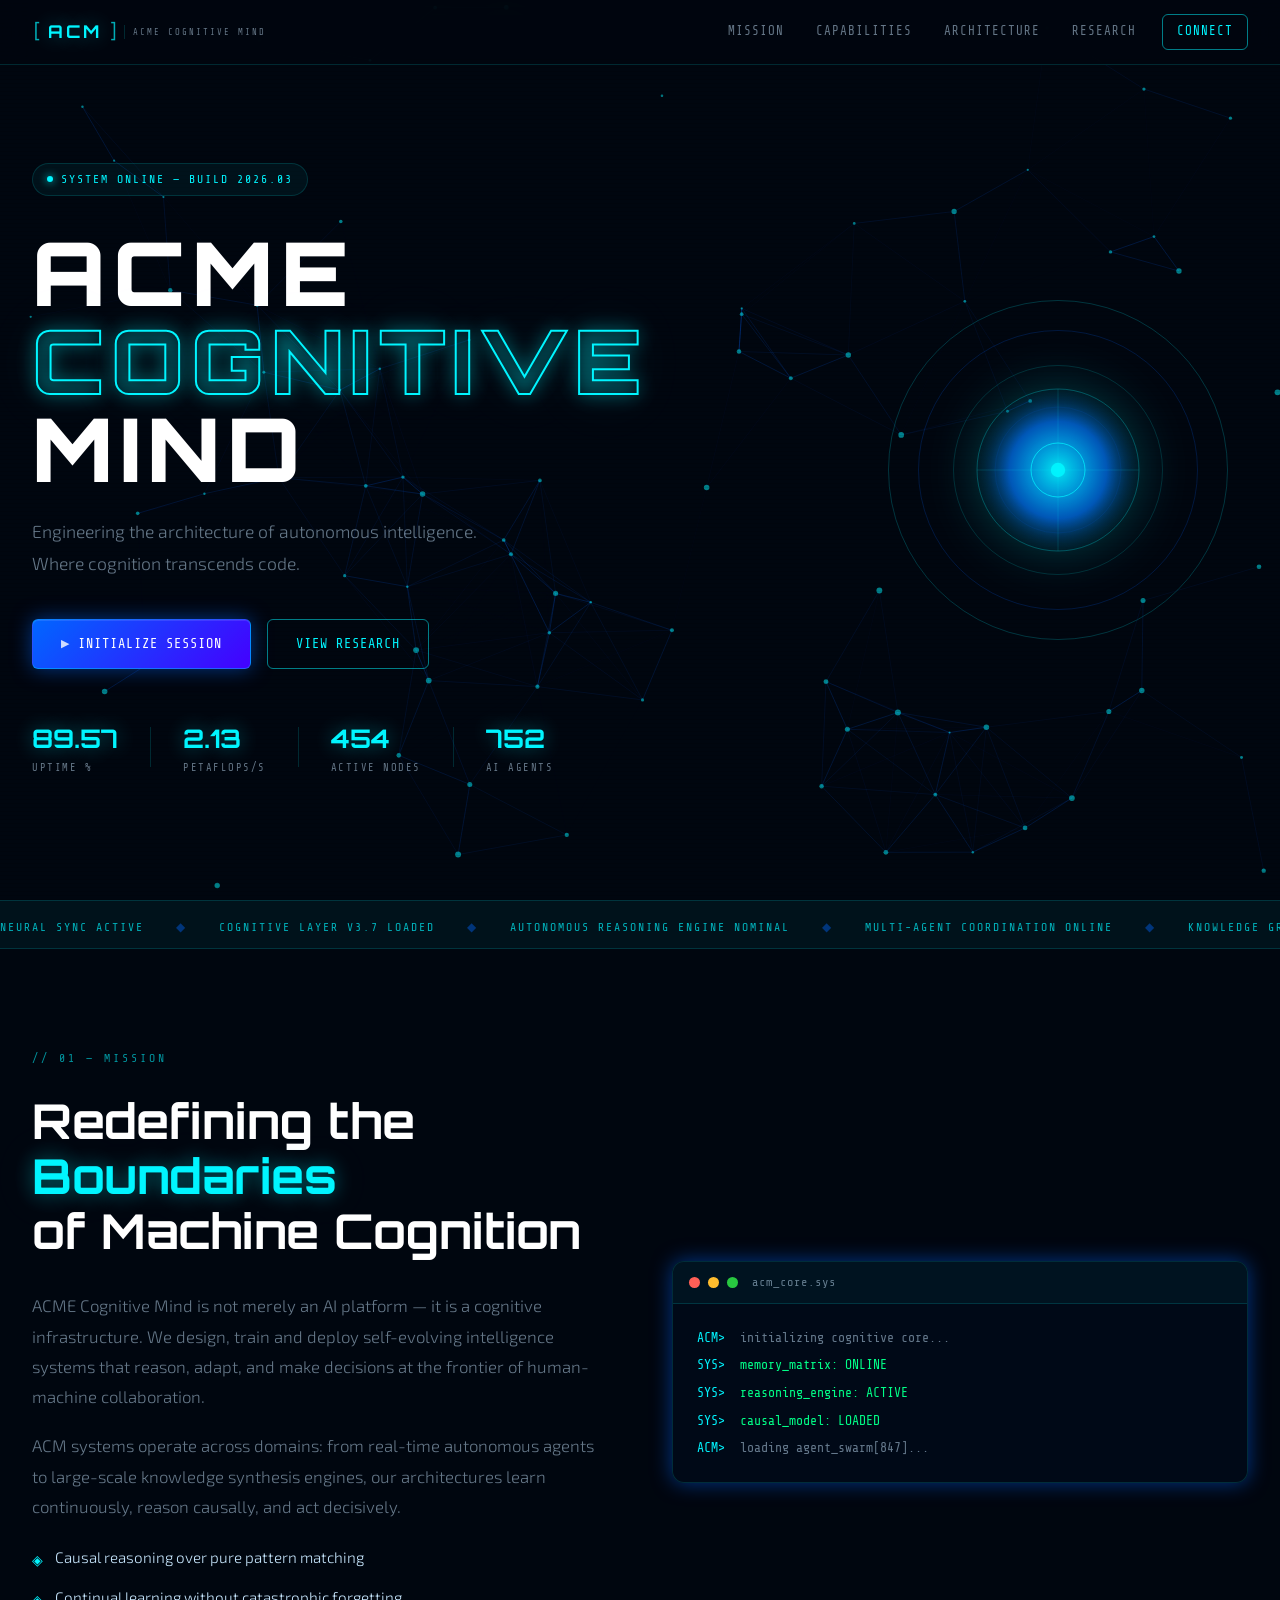
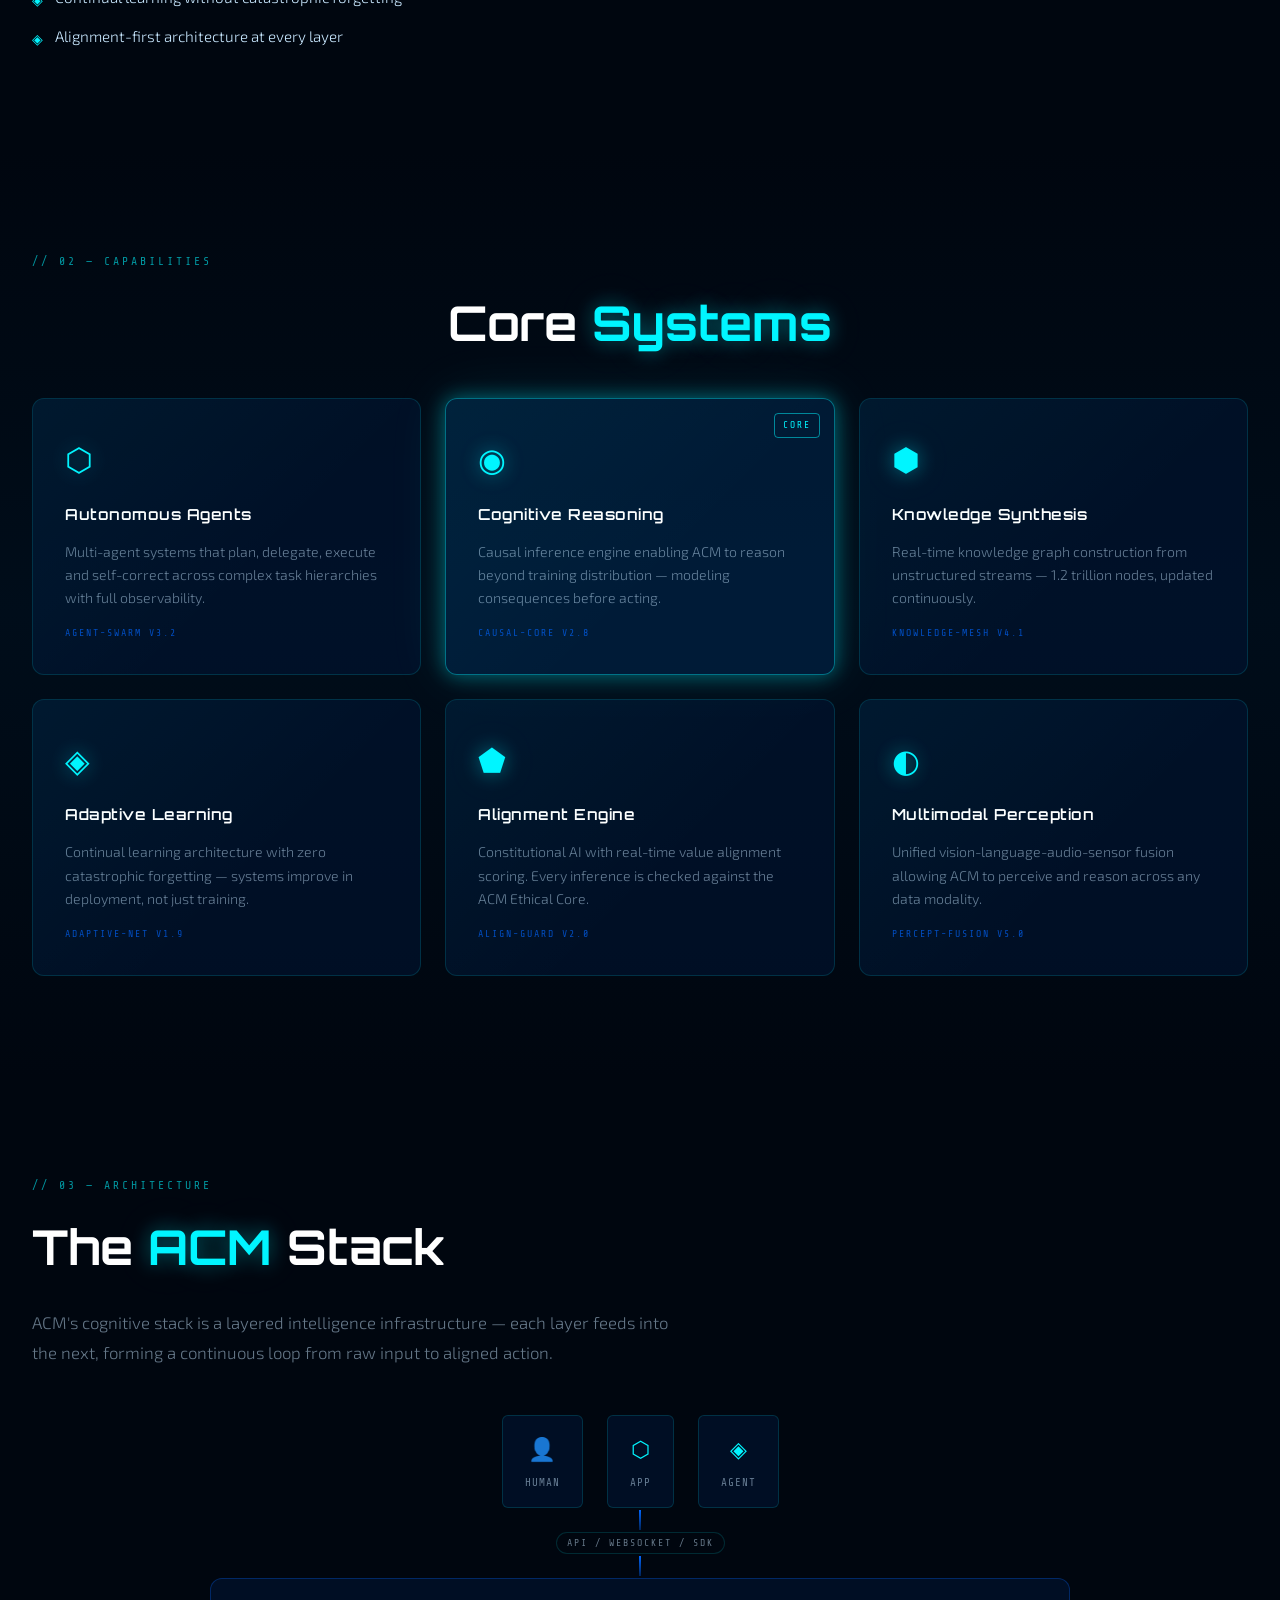
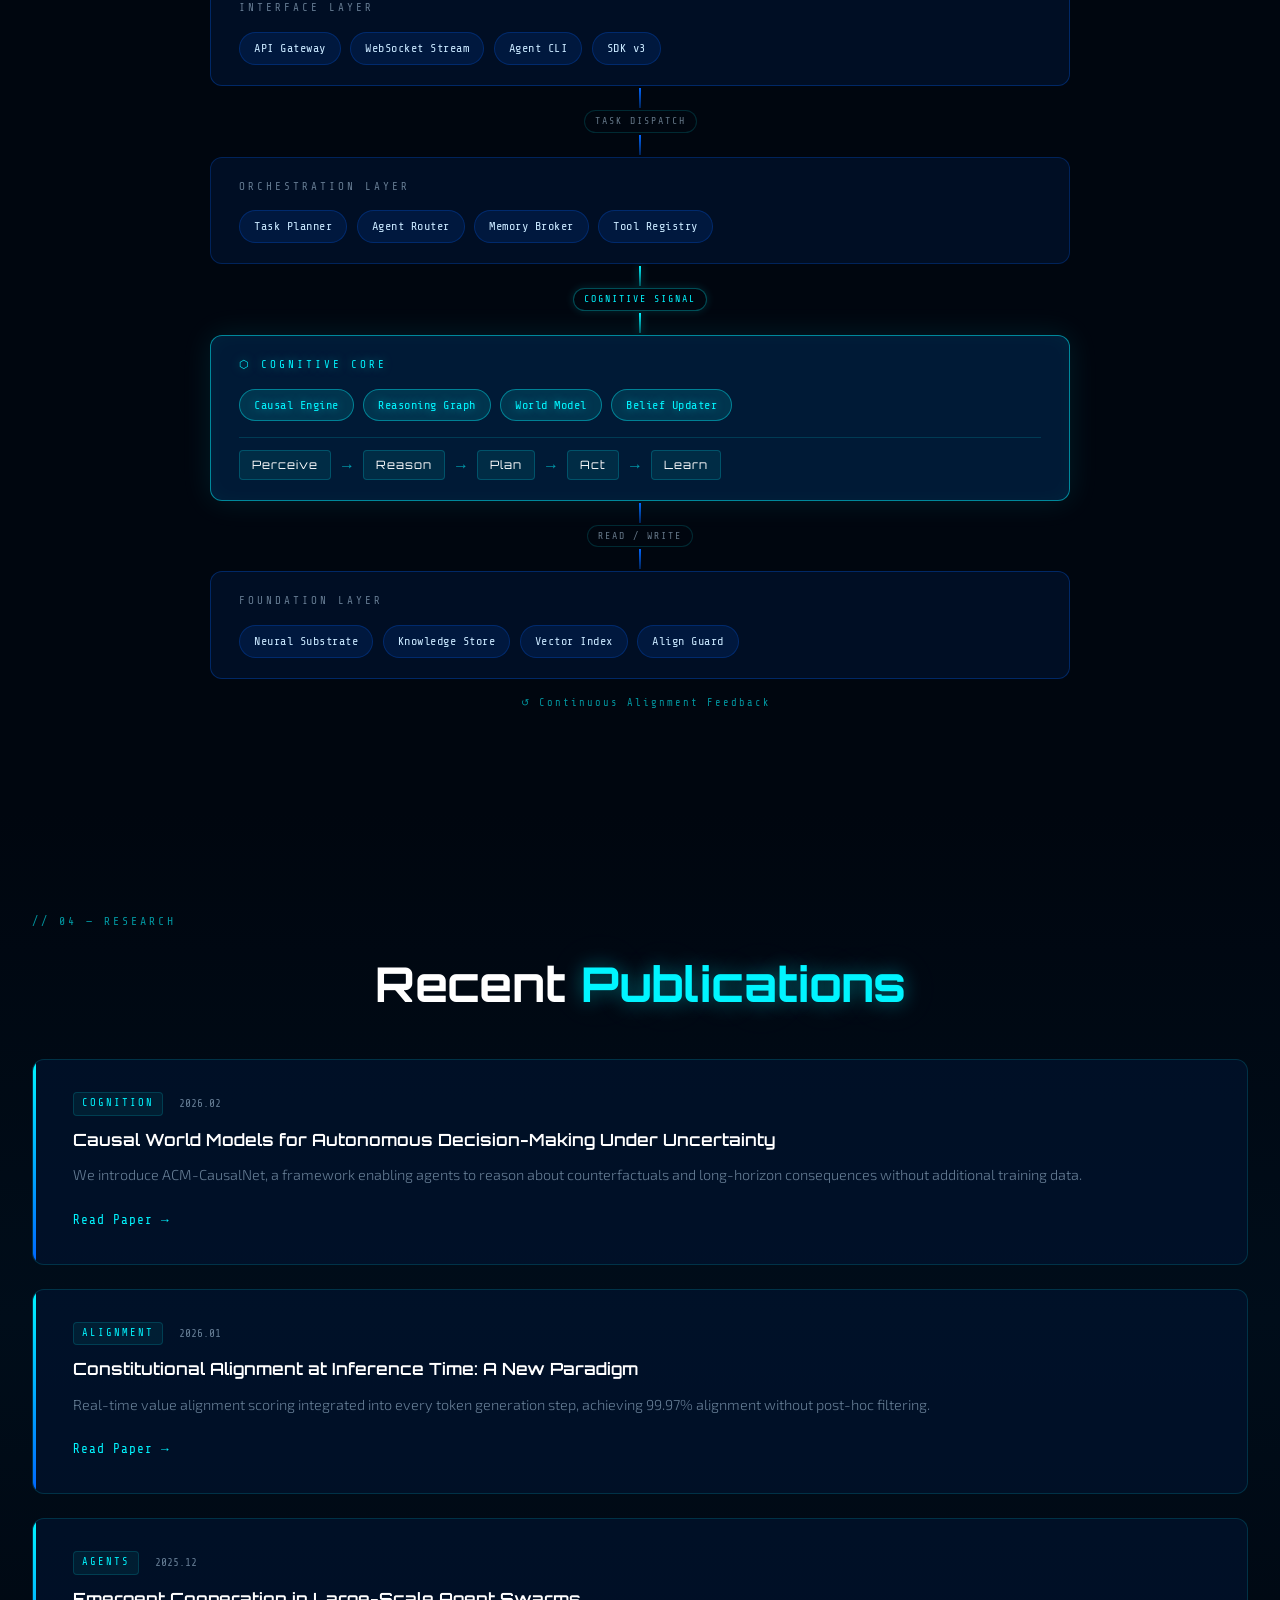
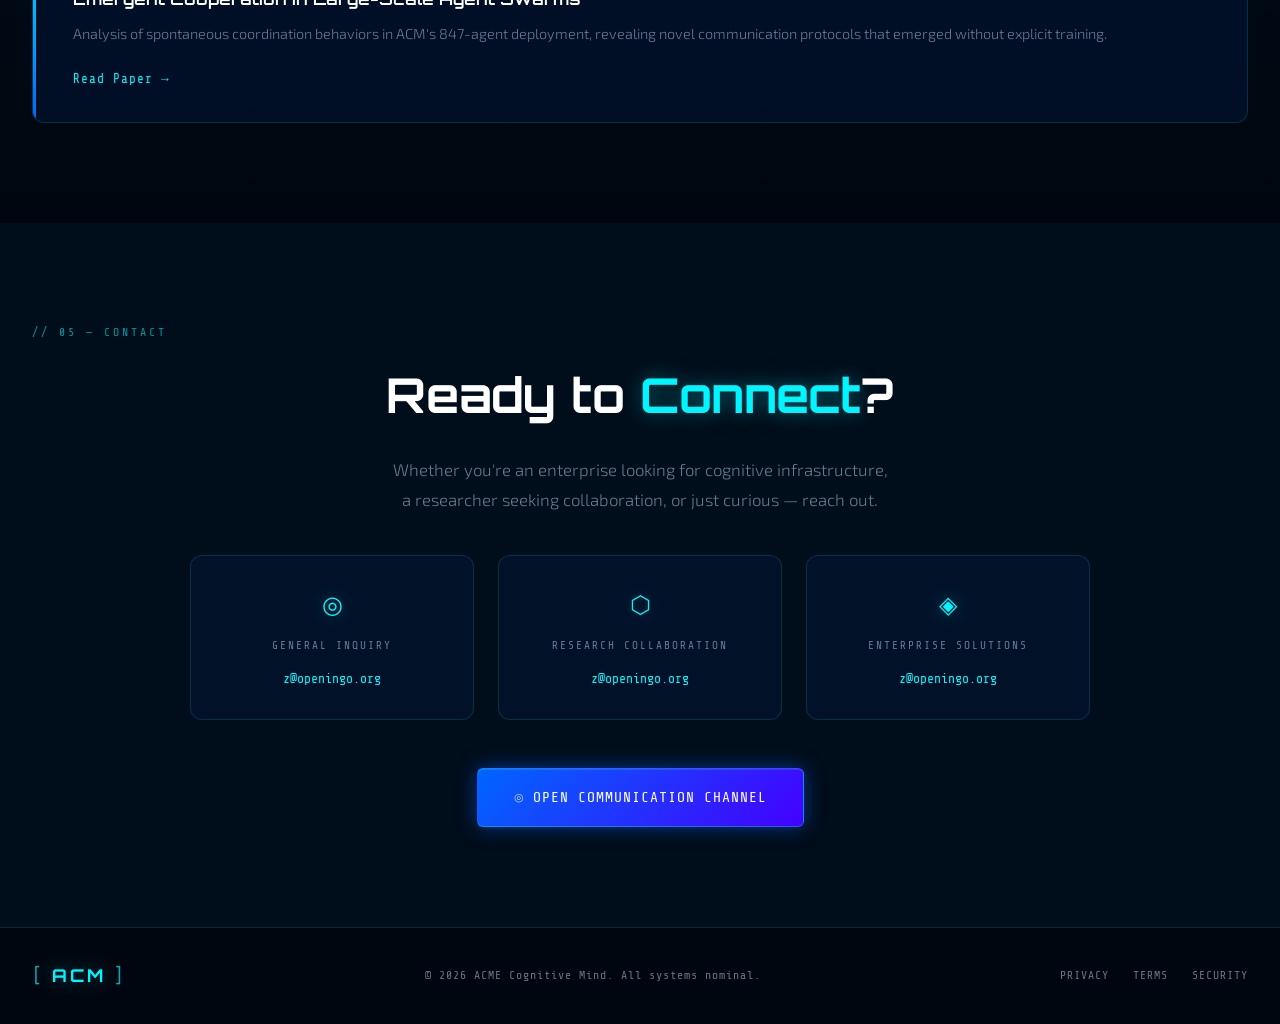
==== commit 46b98785: "rebuild" ====
--- a/index.html
+++ b/index.html
@@ -1,418 +1,474 @@
 <!DOCTYPE html>
 <html lang="en">
-
 <head>
   <meta charset="UTF-8" />
   <meta name="viewport" content="width=device-width, initial-scale=1.0" />
   <title>ACME Cognitive Mind — ACM</title>
-  <meta name="description"
-    content="ACME Cognitive Mind — The frontier intelligence platform engineering the future of autonomous cognition." />
+  <meta name="description" content="ACME Cognitive Mind — The frontier intelligence platform engineering the future of autonomous cognition." />
+  <link rel="icon" type="image/svg+xml" href="favicon.svg" />
   <link rel="stylesheet" href="css/main.css" />
   <link rel="stylesheet" href="css/animations.css" />
   <link rel="preconnect" href="https://fonts.googleapis.com" />
-  <link
-    href="https://fonts.googleapis.com/css2?family=Share+Tech+Mono&family=Exo+2:wght@300;400;600;700;900&family=Orbitron:wght@400;700;900&display=swap"
-    rel="stylesheet" />
+  <link href="https://fonts.googleapis.com/css2?family=Share+Tech+Mono&family=Exo+2:wght@300;400;600;700;900&family=Orbitron:wght@400;700;900&display=swap" rel="stylesheet" />
 </head>
-
 <body>
 
-  <!-- ── CANVAS BACKGROUND ── -->
-  <canvas id="neural-canvas"></canvas>
-
-  <!-- ── SCAN LINE OVERLAY ── -->
-  <div class="scanlines"></div>
-
-  <!-- ── HEADER / NAV ── -->
-  <header id="main-header">
-    <div class="header-inner">
-      <a href="index.html" class="logo">
-        <span class="logo-bracket">[</span>
-        <span class="logo-acm">ACM</span>
-        <span class="logo-bracket">]</span>
-        <span class="logo-sub">ACME COGNITIVE MIND</span>
+<!-- ── CANVAS BACKGROUND ── -->
+<canvas id="neural-canvas"></canvas>
+
+<!-- ── SCAN LINE OVERLAY ── -->
+<div class="scanlines"></div>
+
+<!-- ── HEADER / NAV ── -->
+<header id="main-header">
+  <div class="header-inner">
+    <a href="index.html" class="logo">
+      <span class="logo-bracket">[</span>
+      <span class="logo-acm">ACM</span>
+      <span class="logo-bracket">]</span>
+      <span class="logo-sub">ACME COGNITIVE MIND</span>
+    </a>
+    <nav class="nav-links">
+      <a href="#mission">Mission</a>
+      <a href="#capabilities">Capabilities</a>
+      <a href="#architecture">Architecture</a>
+      <a href="#research">Research</a>
+      <a href="#contact" class="nav-cta">Connect</a>
+    </nav>
+    <button class="menu-toggle" id="menuToggle" aria-label="Menu">
+      <span></span><span></span><span></span>
+    </button>
+  </div>
+</header>
+
+<!-- ── HERO SECTION ── -->
+<section class="hero" id="hero">
+  <div class="hero-content">
+    <div class="hero-tag">
+      <span class="tag-dot"></span>SYSTEM ONLINE — BUILD 2026.03
+    </div>
+    <h1 class="hero-title">
+      <span class="title-line">ACME</span>
+      <span class="title-line accent">COGNITIVE</span>
+      <span class="title-line">MIND</span>
+    </h1>
+    <p class="hero-sub">
+      Engineering the architecture of autonomous intelligence.<br/>
+      Where cognition transcends code.
+    </p>
+    <div class="hero-actions">
+      <a href="#mission" class="btn-primary">
+        <span class="btn-icon">▶</span> Initialize Session
       </a>
-      <nav class="nav-links">
-        <a href="#mission">Mission</a>
-        <a href="#capabilities">Capabilities</a>
-        <a href="#architecture">Architecture</a>
-        <a href="#research">Research</a>
-        <a href="#contact" class="nav-cta">Connect</a>
-      </nav>
-      <button class="menu-toggle" id="menuToggle" aria-label="Menu">
-        <span></span><span></span><span></span>
-      </button>
-    </div>
-  </header>
-
-  <!-- ── HERO SECTION ── -->
-  <section class="hero" id="hero">
-    <div class="hero-content">
-      <div class="hero-tag">
-        <span class="tag-dot"></span>SYSTEM ONLINE — BUILD 2026.03
-      </div>
-      <h1 class="hero-title">
-        <span class="title-line">ACME</span>
-        <span class="title-line accent">COGNITIVE</span>
-        <span class="title-line">MIND</span>
-      </h1>
-      <p class="hero-sub">
-        Engineering the architecture of autonomous intelligence.<br />
-        Where cognition transcends code.
+      <a href="#research" class="btn-ghost">
+        <span>View Research</span>
+      </a>
+    </div>
+    <div class="hero-stats">
+      <div class="stat">
+        <div class="stat-value" data-target="99.97">0</div>
+        <div class="stat-label">Uptime %</div>
+      </div>
+      <div class="stat-divider"></div>
+      <div class="stat">
+        <div class="stat-value" data-target="2.4">0</div>
+        <div class="stat-label">Petaflops/s</div>
+      </div>
+      <div class="stat-divider"></div>
+      <div class="stat">
+        <div class="stat-value" data-target="512">0</div>
+        <div class="stat-label">Active Nodes</div>
+      </div>
+      <div class="stat-divider"></div>
+      <div class="stat">
+        <div class="stat-value" data-target="847">0</div>
+        <div class="stat-label">AI Agents</div>
+      </div>
+    </div>
+  </div>
+  <div class="hero-visual">
+    <div class="orb-ring ring-1"></div>
+    <div class="orb-ring ring-2"></div>
+    <div class="orb-ring ring-3"></div>
+    <div class="orb-core">
+      <div class="orb-inner">
+        <svg viewBox="0 0 200 200" class="orb-svg">
+          <defs>
+            <radialGradient id="orbGrad" cx="50%" cy="50%">
+              <stop offset="0%" stop-color="#00f5ff" stop-opacity="0.9"/>
+              <stop offset="60%" stop-color="#0066ff" stop-opacity="0.6"/>
+              <stop offset="100%" stop-color="#001133" stop-opacity="0.1"/>
+            </radialGradient>
+          </defs>
+          <circle cx="100" cy="100" r="90" fill="url(#orbGrad)" />
+          <circle cx="100" cy="100" r="90" fill="none" stroke="#00f5ff" stroke-width="0.5" opacity="0.6"/>
+          <circle cx="100" cy="100" r="70" fill="none" stroke="#0066ff" stroke-width="0.3" opacity="0.4"/>
+          <path d="M100 10 L100 190 M10 100 L190 100" stroke="#00f5ff" stroke-width="0.5" opacity="0.3"/>
+          <circle cx="100" cy="100" r="30" fill="none" stroke="#00f5ff" stroke-width="1" opacity="0.8"/>
+          <circle cx="100" cy="100" r="8" fill="#00f5ff" opacity="0.9"/>
+        </svg>
+      </div>
+    </div>
+  </div>
+</section>
+
+<!-- ── TICKER ── -->
+<div class="ticker-wrap">
+  <div class="ticker-track">
+    <span>NEURAL SYNC ACTIVE</span>
+    <span class="sep">◆</span>
+    <span>COGNITIVE LAYER v3.7 LOADED</span>
+    <span class="sep">◆</span>
+    <span>AUTONOMOUS REASONING ENGINE NOMINAL</span>
+    <span class="sep">◆</span>
+    <span>MULTI-AGENT COORDINATION ONLINE</span>
+    <span class="sep">◆</span>
+    <span>KNOWLEDGE GRAPH: 1.2T NODES</span>
+    <span class="sep">◆</span>
+    <span>INFERENCE LATENCY: 12ms</span>
+    <span class="sep">◆</span>
+    <span>SAFETY PROTOCOLS: ENGAGED</span>
+    <span class="sep">◆</span>
+    <span>NEURAL SYNC ACTIVE</span>
+    <span class="sep">◆</span>
+    <span>COGNITIVE LAYER v3.7 LOADED</span>
+    <span class="sep">◆</span>
+    <span>AUTONOMOUS REASONING ENGINE NOMINAL</span>
+    <span class="sep">◆</span>
+    <span>MULTI-AGENT COORDINATION ONLINE</span>
+    <span class="sep">◆</span>
+    <span>KNOWLEDGE GRAPH: 1.2T NODES</span>
+    <span class="sep">◆</span>
+    <span>INFERENCE LATENCY: 12ms</span>
+    <span class="sep">◆</span>
+    <span>SAFETY PROTOCOLS: ENGAGED</span>
+    <span class="sep">◆</span>
+  </div>
+</div>
+
+<!-- ── MISSION SECTION ── -->
+<section class="section" id="mission">
+  <div class="container">
+    <div class="section-label">// 01 — MISSION</div>
+    <div class="mission-grid">
+      <div class="mission-text">
+        <h2 class="section-title">
+          Redefining the <span class="accent">Boundaries</span><br/>of Machine Cognition
+        </h2>
+        <p class="body-text">
+          ACME Cognitive Mind is not merely an AI platform — it is a cognitive infrastructure. 
+          We design, train and deploy self-evolving intelligence systems that reason, adapt, 
+          and make decisions at the frontier of human-machine collaboration.
+        </p>
+        <p class="body-text">
+          ACM systems operate across domains: from real-time autonomous agents to 
+          large-scale knowledge synthesis engines, our architectures learn continuously, 
+          reason causally, and act decisively.
+        </p>
+        <div class="mission-bullets">
+          <div class="bullet-item">
+            <span class="bullet-icon">◈</span>
+            <span>Causal reasoning over pure pattern matching</span>
+          </div>
+          <div class="bullet-item">
+            <span class="bullet-icon">◈</span>
+            <span>Continual learning without catastrophic forgetting</span>
+          </div>
+          <div class="bullet-item">
+            <span class="bullet-icon">◈</span>
+            <span>Alignment-first architecture at every layer</span>
+          </div>
+        </div>
+      </div>
+      <div class="mission-visual">
+        <div class="terminal-card">
+          <div class="terminal-header">
+            <span class="t-dot red"></span>
+            <span class="t-dot yellow"></span>
+            <span class="t-dot green"></span>
+            <span class="t-title">acm_core.sys</span>
+          </div>
+          <div class="terminal-body" id="terminal-output">
+            <div class="t-line"><span class="prompt">ACM&gt;</span> initializing cognitive core...</div>
+            <div class="t-line success"><span class="prompt">SYS&gt;</span> memory_matrix: ONLINE</div>
+            <div class="t-line success"><span class="prompt">SYS&gt;</span> reasoning_engine: ACTIVE</div>
+            <div class="t-line success"><span class="prompt">SYS&gt;</span> causal_model: LOADED</div>
+            <div class="t-line"><span class="prompt">ACM&gt;</span> loading agent_swarm[847]...</div>
+            <div class="t-line success"><span class="prompt">SYS&gt;</span> coordination_layer: NOMINAL</div>
+            <div class="t-line"><span class="prompt">ACM&gt;</span> engaging safety_alignment_v2...</div>
+            <div class="t-line success"><span class="prompt">SYS&gt;</span> alignment_score: 99.97%</div>
+            <div class="t-line blink-cursor"><span class="prompt">ACM&gt;</span> <span class="cursor">█</span></div>
+          </div>
+        </div>
+      </div>
+    </div>
+  </div>
+</section>
+
+<!-- ── CAPABILITIES SECTION ── -->
+<section class="section section-alt" id="capabilities">
+  <div class="container">
+    <div class="section-label">// 02 — CAPABILITIES</div>
+    <h2 class="section-title center">
+      Core <span class="accent">Systems</span>
+    </h2>
+    <div class="cap-grid">
+      <div class="cap-card">
+        <div class="cap-icon">⬡</div>
+        <h3>Autonomous Agents</h3>
+        <p>Multi-agent systems that plan, delegate, execute and self-correct across complex task hierarchies with full observability.</p>
+        <div class="cap-tag">AGENT-SWARM v3.2</div>
+      </div>
+      <div class="cap-card featured">
+        <div class="cap-badge">CORE</div>
+        <div class="cap-icon">◉</div>
+        <h3>Cognitive Reasoning</h3>
+        <p>Causal inference engine enabling ACM to reason beyond training distribution — modeling consequences before acting.</p>
+        <div class="cap-tag">CAUSAL-CORE v2.8</div>
+      </div>
+      <div class="cap-card">
+        <div class="cap-icon">⬢</div>
+        <h3>Knowledge Synthesis</h3>
+        <p>Real-time knowledge graph construction from unstructured streams — 1.2 trillion nodes, updated continuously.</p>
+        <div class="cap-tag">KNOWLEDGE-MESH v4.1</div>
+      </div>
+      <div class="cap-card">
+        <div class="cap-icon">◈</div>
+        <h3>Adaptive Learning</h3>
+        <p>Continual learning architecture with zero catastrophic forgetting — systems improve in deployment, not just training.</p>
+        <div class="cap-tag">ADAPTIVE-NET v1.9</div>
+      </div>
+      <div class="cap-card">
+        <div class="cap-icon">⬟</div>
+        <h3>Alignment Engine</h3>
+        <p>Constitutional AI with real-time value alignment scoring. Every inference is checked against the ACM Ethical Core.</p>
+        <div class="cap-tag">ALIGN-GUARD v2.0</div>
+      </div>
+      <div class="cap-card">
+        <div class="cap-icon">◐</div>
+        <h3>Multimodal Perception</h3>
+        <p>Unified vision-language-audio-sensor fusion allowing ACM to perceive and reason across any data modality.</p>
+        <div class="cap-tag">PERCEPT-FUSION v5.0</div>
+      </div>
+    </div>
+  </div>
+</section>
+
+<!-- ── ARCHITECTURE SECTION ── -->
+<section class="section" id="architecture">
+  <div class="container">
+    <div class="section-label">// 03 — ARCHITECTURE</div>
+    <h2 class="section-title">
+      The <span class="accent">ACM</span> Stack
+    </h2>
+    <p class="body-text" style="max-width:640px;margin-bottom:3rem;">
+      ACM's cognitive stack is a layered intelligence infrastructure — each layer feeds into the next,
+      forming a continuous loop from raw input to aligned action.
+    </p>
+
+    <!-- ── VISUAL ARCHITECTURE DIAGRAM ── -->
+    <div class="arch-visual">
+
+      <!-- Layer 0: Users/Clients -->
+      <div class="arch-row clients-row">
+        <div class="arch-node client-node">
+          <span class="an-icon">👤</span>
+          <span class="an-label">Human</span>
+        </div>
+        <div class="arch-node client-node">
+          <span class="an-icon">⬡</span>
+          <span class="an-label">App</span>
+        </div>
+        <div class="arch-node client-node">
+          <span class="an-icon">◈</span>
+          <span class="an-label">Agent</span>
+        </div>
+      </div>
+
+      <div class="arch-connector-row">
+        <div class="arch-vline"></div>
+        <div class="arch-label-inline">API / WebSocket / SDK</div>
+        <div class="arch-vline"></div>
+      </div>
+
+      <!-- Layer 1: Interface -->
+      <div class="arch-band band-interface">
+        <div class="band-title">INTERFACE LAYER</div>
+        <div class="band-chips">
+          <div class="band-chip">API Gateway</div>
+          <div class="band-chip">WebSocket Stream</div>
+          <div class="band-chip">Agent CLI</div>
+          <div class="band-chip">SDK v3</div>
+        </div>
+      </div>
+
+      <div class="arch-connector-row">
+        <div class="arch-vline"></div>
+        <div class="arch-label-inline">Task Dispatch</div>
+        <div class="arch-vline"></div>
+      </div>
+
+      <!-- Layer 2: Orchestration -->
+      <div class="arch-band band-orchestration">
+        <div class="band-title">ORCHESTRATION LAYER</div>
+        <div class="band-chips">
+          <div class="band-chip">Task Planner</div>
+          <div class="band-chip">Agent Router</div>
+          <div class="band-chip">Memory Broker</div>
+          <div class="band-chip">Tool Registry</div>
+        </div>
+      </div>
+
+      <div class="arch-connector-row">
+        <div class="arch-vline accent-vline"></div>
+        <div class="arch-label-inline accent-label">Cognitive Signal</div>
+        <div class="arch-vline accent-vline"></div>
+      </div>
+
+      <!-- Layer 3: Cognitive Core (highlighted) -->
+      <div class="arch-band band-core">
+        <div class="band-title">⬡ COGNITIVE CORE</div>
+        <div class="band-chips">
+          <div class="band-chip core-chip">Causal Engine</div>
+          <div class="band-chip core-chip">Reasoning Graph</div>
+          <div class="band-chip core-chip">World Model</div>
+          <div class="band-chip core-chip">Belief Updater</div>
+        </div>
+        <!-- internal flow arrows -->
+        <div class="core-flow">
+          <span class="cf-item">Perceive</span>
+          <span class="cf-arrow">→</span>
+          <span class="cf-item">Reason</span>
+          <span class="cf-arrow">→</span>
+          <span class="cf-item">Plan</span>
+          <span class="cf-arrow">→</span>
+          <span class="cf-item">Act</span>
+          <span class="cf-arrow">→</span>
+          <span class="cf-item">Learn</span>
+        </div>
+      </div>
+
+      <div class="arch-connector-row">
+        <div class="arch-vline"></div>
+        <div class="arch-label-inline">Read / Write</div>
+        <div class="arch-vline"></div>
+      </div>
+
+      <!-- Layer 4: Foundation -->
+      <div class="arch-band band-foundation">
+        <div class="band-title">FOUNDATION LAYER</div>
+        <div class="band-chips">
+          <div class="band-chip">Neural Substrate</div>
+          <div class="band-chip">Knowledge Store</div>
+          <div class="band-chip">Vector Index</div>
+          <div class="band-chip">Align Guard</div>
+        </div>
+      </div>
+
+      <!-- Feedback arrow -->
+      <div class="arch-feedback">
+        <div class="feedback-line"></div>
+        <div class="feedback-label">↺ Continuous Alignment Feedback</div>
+      </div>
+
+    </div><!-- /arch-visual -->
+  </div>
+</section>
+
+<!-- ── RESEARCH SECTION ── -->
+<section class="section section-alt" id="research">
+  <div class="container">
+    <div class="section-label">// 04 — RESEARCH</div>
+    <h2 class="section-title center">
+      Recent <span class="accent">Publications</span>
+    </h2>
+    <div class="research-list">
+      <article class="research-card">
+        <div class="research-meta">
+          <span class="research-tag">COGNITION</span>
+          <span class="research-date">2026.02</span>
+        </div>
+        <h3>Causal World Models for Autonomous Decision-Making Under Uncertainty</h3>
+        <p>We introduce ACM-CausalNet, a framework enabling agents to reason about counterfactuals and long-horizon consequences without additional training data.</p>
+        <a href="research/causal-world-models.html" class="research-link">Read Paper →</a>
+      </article>
+      <article class="research-card">
+        <div class="research-meta">
+          <span class="research-tag">ALIGNMENT</span>
+          <span class="research-date">2026.01</span>
+        </div>
+        <h3>Constitutional Alignment at Inference Time: A New Paradigm</h3>
+        <p>Real-time value alignment scoring integrated into every token generation step, achieving 99.97% alignment without post-hoc filtering.</p>
+        <a href="research/constitutional-alignment.html" class="research-link">Read Paper →</a>
+      </article>
+      <article class="research-card">
+        <div class="research-meta">
+          <span class="research-tag">AGENTS</span>
+          <span class="research-date">2025.12</span>
+        </div>
+        <h3>Emergent Cooperation in Large-Scale Agent Swarms</h3>
+        <p>Analysis of spontaneous coordination behaviors in ACM's 847-agent deployment, revealing novel communication protocols that emerged without explicit training.</p>
+        <a href="research/emergent-cooperation.html" class="research-link">Read Paper →</a>
+      </article>
+    </div>
+  </div>
+</section>
+
+<!-- ── CONTACT SECTION ── -->
+<section class="section contact-section" id="contact">
+  <div class="container">
+    <div class="section-label">// 05 — CONTACT</div>
+    <div class="contact-inner">
+      <h2 class="section-title">
+        Ready to <span class="accent">Connect</span>?
+      </h2>
+      <p class="body-text center">
+        Whether you're an enterprise looking for cognitive infrastructure,<br/>
+        a researcher seeking collaboration, or just curious — reach out.
       </p>
-      <div class="hero-actions">
-        <a href="#mission" class="btn-primary">
-          <span class="btn-icon">▶</span> Initialize Session
-        </a>
-        <a href="#research" class="btn-ghost">
-          <span>View Research</span>
-        </a>
-      </div>
-      <div class="hero-stats">
-        <div class="stat">
-          <div class="stat-value" data-target="99.97">0</div>
-          <div class="stat-label">Uptime %</div>
-        </div>
-        <div class="stat-divider"></div>
-        <div class="stat">
-          <div class="stat-value" data-target="2.4">0</div>
-          <div class="stat-label">Petaflops/s</div>
-        </div>
-        <div class="stat-divider"></div>
-        <div class="stat">
-          <div class="stat-value" data-target="512">0</div>
-          <div class="stat-label">Active Nodes</div>
-        </div>
-        <div class="stat-divider"></div>
-        <div class="stat">
-          <div class="stat-value" data-target="847">0</div>
-          <div class="stat-label">AI Agents</div>
-        </div>
-      </div>
-    </div>
-    <div class="hero-visual">
-      <div class="orb-ring ring-1"></div>
-      <div class="orb-ring ring-2"></div>
-      <div class="orb-ring ring-3"></div>
-      <div class="orb-core">
-        <div class="orb-inner">
-          <svg viewBox="0 0 200 200" class="orb-svg">
-            <defs>
-              <radialGradient id="orbGrad" cx="50%" cy="50%">
-                <stop offset="0%" stop-color="#00f5ff" stop-opacity="0.9" />
-                <stop offset="60%" stop-color="#0066ff" stop-opacity="0.6" />
-                <stop offset="100%" stop-color="#001133" stop-opacity="0.1" />
-              </radialGradient>
-            </defs>
-            <circle cx="100" cy="100" r="90" fill="url(#orbGrad)" />
-            <circle cx="100" cy="100" r="90" fill="none" stroke="#00f5ff" stroke-width="0.5" opacity="0.6" />
-            <circle cx="100" cy="100" r="70" fill="none" stroke="#0066ff" stroke-width="0.3" opacity="0.4" />
-            <path d="M100 10 L100 190 M10 100 L190 100" stroke="#00f5ff" stroke-width="0.5" opacity="0.3" />
-            <circle cx="100" cy="100" r="30" fill="none" stroke="#00f5ff" stroke-width="1" opacity="0.8" />
-            <circle cx="100" cy="100" r="8" fill="#00f5ff" opacity="0.9" />
-          </svg>
-        </div>
-      </div>
-    </div>
-  </section>
-
-  <!-- ── TICKER ── -->
-  <div class="ticker-wrap">
-    <div class="ticker-track">
-      <span>NEURAL SYNC ACTIVE</span>
-      <span class="sep">◆</span>
-      <span>COGNITIVE LAYER v3.7 LOADED</span>
-      <span class="sep">◆</span>
-      <span>AUTONOMOUS REASONING ENGINE NOMINAL</span>
-      <span class="sep">◆</span>
-      <span>MULTI-AGENT COORDINATION ONLINE</span>
-      <span class="sep">◆</span>
-      <span>KNOWLEDGE GRAPH: 1.2T NODES</span>
-      <span class="sep">◆</span>
-      <span>INFERENCE LATENCY: 12ms</span>
-      <span class="sep">◆</span>
-      <span>SAFETY PROTOCOLS: ENGAGED</span>
-      <span class="sep">◆</span>
-      <span>NEURAL SYNC ACTIVE</span>
-      <span class="sep">◆</span>
-      <span>COGNITIVE LAYER v3.7 LOADED</span>
-      <span class="sep">◆</span>
-      <span>AUTONOMOUS REASONING ENGINE NOMINAL</span>
-      <span class="sep">◆</span>
-      <span>MULTI-AGENT COORDINATION ONLINE</span>
-      <span class="sep">◆</span>
-      <span>KNOWLEDGE GRAPH: 1.2T NODES</span>
-      <span class="sep">◆</span>
-      <span>INFERENCE LATENCY: 12ms</span>
-      <span class="sep">◆</span>
-      <span>SAFETY PROTOCOLS: ENGAGED</span>
-      <span class="sep">◆</span>
-    </div>
-  </div>
-
-  <!-- ── MISSION SECTION ── -->
-  <section class="section" id="mission">
-    <div class="container">
-      <div class="section-label">// 01 — MISSION</div>
-      <div class="mission-grid">
-        <div class="mission-text">
-          <h2 class="section-title">
-            Redefining the <span class="accent">Boundaries</span><br />of Machine Cognition
-          </h2>
-          <p class="body-text">
-            ACME Cognitive Mind is not merely an AI platform — it is a cognitive infrastructure.
-            We design, train and deploy self-evolving intelligence systems that reason, adapt,
-            and make decisions at the frontier of human-machine collaboration.
-          </p>
-          <p class="body-text">
-            ACM systems operate across domains: from real-time autonomous agents to
-            large-scale knowledge synthesis engines, our architectures learn continuously,
-            reason causally, and act decisively.
-          </p>
-          <div class="mission-bullets">
-            <div class="bullet-item">
-              <span class="bullet-icon">◈</span>
-              <span>Causal reasoning over pure pattern matching</span>
-            </div>
-            <div class="bullet-item">
-              <span class="bullet-icon">◈</span>
-              <span>Continual learning without catastrophic forgetting</span>
-            </div>
-            <div class="bullet-item">
-              <span class="bullet-icon">◈</span>
-              <span>Alignment-first architecture at every layer</span>
-            </div>
-          </div>
-        </div>
-        <div class="mission-visual">
-          <div class="terminal-card">
-            <div class="terminal-header">
-              <span class="t-dot red"></span>
-              <span class="t-dot yellow"></span>
-              <span class="t-dot green"></span>
-              <span class="t-title">acm_core.sys</span>
-            </div>
-            <div class="terminal-body" id="terminal-output">
-              <div class="t-line"><span class="prompt">ACM&gt;</span> initializing cognitive core...</div>
-              <div class="t-line success"><span class="prompt">SYS&gt;</span> memory_matrix: ONLINE</div>
-              <div class="t-line success"><span class="prompt">SYS&gt;</span> reasoning_engine: ACTIVE</div>
-              <div class="t-line success"><span class="prompt">SYS&gt;</span> causal_model: LOADED</div>
-              <div class="t-line"><span class="prompt">ACM&gt;</span> loading agent_swarm[847]...</div>
-              <div class="t-line success"><span class="prompt">SYS&gt;</span> coordination_layer: NOMINAL</div>
-              <div class="t-line"><span class="prompt">ACM&gt;</span> engaging safety_alignment_v2...</div>
-              <div class="t-line success"><span class="prompt">SYS&gt;</span> alignment_score: 99.97%</div>
-              <div class="t-line blink-cursor"><span class="prompt">ACM&gt;</span> <span class="cursor">█</span></div>
-            </div>
-          </div>
-        </div>
-      </div>
-    </div>
-  </section>
-
-  <!-- ── CAPABILITIES SECTION ── -->
-  <section class="section section-alt" id="capabilities">
-    <div class="container">
-      <div class="section-label">// 02 — CAPABILITIES</div>
-      <h2 class="section-title center">
-        Core <span class="accent">Systems</span>
-      </h2>
-      <div class="cap-grid">
-        <div class="cap-card">
-          <div class="cap-icon">⬡</div>
-          <h3>Autonomous Agents</h3>
-          <p>Multi-agent systems that plan, delegate, execute and self-correct across complex task hierarchies with full
-            observability.</p>
-          <div class="cap-tag">AGENT-SWARM v3.2</div>
-        </div>
-        <div class="cap-card featured">
-          <div class="cap-badge">CORE</div>
-          <div class="cap-icon">◉</div>
-          <h3>Cognitive Reasoning</h3>
-          <p>Causal inference engine enabling ACM to reason beyond training distribution — modeling consequences before
-            acting.</p>
-          <div class="cap-tag">CAUSAL-CORE v2.8</div>
-        </div>
-        <div class="cap-card">
-          <div class="cap-icon">⬢</div>
-          <h3>Knowledge Synthesis</h3>
-          <p>Real-time knowledge graph construction from unstructured streams — 1.2 trillion nodes, updated
-            continuously.</p>
-          <div class="cap-tag">KNOWLEDGE-MESH v4.1</div>
-        </div>
-        <div class="cap-card">
-          <div class="cap-icon">◈</div>
-          <h3>Adaptive Learning</h3>
-          <p>Continual learning architecture with zero catastrophic forgetting — systems improve in deployment, not just
-            training.</p>
-          <div class="cap-tag">ADAPTIVE-NET v1.9</div>
-        </div>
-        <div class="cap-card">
-          <div class="cap-icon">⬟</div>
-          <h3>Alignment Engine</h3>
-          <p>Constitutional AI with real-time value alignment scoring. Every inference is checked against the ACM
-            Ethical Core.</p>
-          <div class="cap-tag">ALIGN-GUARD v2.0</div>
-        </div>
-        <div class="cap-card">
-          <div class="cap-icon">◐</div>
-          <h3>Multimodal Perception</h3>
-          <p>Unified vision-language-audio-sensor fusion allowing ACM to perceive and reason across any data modality.
-          </p>
-          <div class="cap-tag">PERCEPT-FUSION v5.0</div>
-        </div>
-      </div>
-    </div>
-  </section>
-
-  <!-- ── ARCHITECTURE SECTION ── -->
-  <section class="section" id="architecture">
-    <div class="container">
-      <div class="section-label">// 03 — ARCHITECTURE</div>
-      <h2 class="section-title">
-        The <span class="accent">ACM</span> Stack
-      </h2>
-      <div class="arch-diagram">
-        <div class="arch-layer" style="--i:0">
-          <div class="layer-label">INTERFACE LAYER</div>
-          <div class="layer-chips">
-            <span class="chip">API Gateway</span>
-            <span class="chip">WebSocket Stream</span>
-            <span class="chip">Agent CLI</span>
-            <span class="chip">SDK v3</span>
-          </div>
-        </div>
-        <div class="arch-arrow">▼</div>
-        <div class="arch-layer" style="--i:1">
-          <div class="layer-label">ORCHESTRATION LAYER</div>
-          <div class="layer-chips">
-            <span class="chip">Task Planner</span>
-            <span class="chip">Agent Router</span>
-            <span class="chip">Memory Broker</span>
-            <span class="chip">Tool Registry</span>
-          </div>
-        </div>
-        <div class="arch-arrow">▼</div>
-        <div class="arch-layer" style="--i:2">
-          <div class="layer-label">COGNITIVE CORE</div>
-          <div class="layer-chips">
-            <span class="chip accent-chip">Causal Engine</span>
-            <span class="chip accent-chip">Reasoning Graph</span>
-            <span class="chip accent-chip">World Model</span>
-            <span class="chip accent-chip">Belief Updater</span>
-          </div>
-        </div>
-        <div class="arch-arrow">▼</div>
-        <div class="arch-layer" style="--i:3">
-          <div class="layer-label">FOUNDATION LAYER</div>
-          <div class="layer-chips">
-            <span class="chip">Neural Substrate</span>
-            <span class="chip">Knowledge Store</span>
-            <span class="chip">Vector Index</span>
-            <span class="chip">Align Guard</span>
-          </div>
-        </div>
-      </div>
-    </div>
-  </section>
-
-  <!-- ── RESEARCH SECTION ── -->
-  <section class="section section-alt" id="research">
-    <div class="container">
-      <div class="section-label">// 04 — RESEARCH</div>
-      <h2 class="section-title center">
-        Recent <span class="accent">Publications</span>
-      </h2>
-      <div class="research-list">
-        <article class="research-card">
-          <div class="research-meta">
-            <span class="research-tag">COGNITION</span>
-            <span class="research-date">2026.02</span>
-          </div>
-          <h3>Causal World Models for Autonomous Decision-Making Under Uncertainty</h3>
-          <p>We introduce ACM-CausalNet, a framework enabling agents to reason about counterfactuals and long-horizon
-            consequences without additional training data.</p>
-          <a href="#" class="research-link">Read Paper →</a>
-        </article>
-        <article class="research-card">
-          <div class="research-meta">
-            <span class="research-tag">ALIGNMENT</span>
-            <span class="research-date">2026.01</span>
-          </div>
-          <h3>Constitutional Alignment at Inference Time: A New Paradigm</h3>
-          <p>Real-time value alignment scoring integrated into every token generation step, achieving 99.97% alignment
-            without post-hoc filtering.</p>
-          <a href="#" class="research-link">Read Paper →</a>
-        </article>
-        <article class="research-card">
-          <div class="research-meta">
-            <span class="research-tag">AGENTS</span>
-            <span class="research-date">2025.12</span>
-          </div>
-          <h3>Emergent Cooperation in Large-Scale Agent Swarms</h3>
-          <p>Analysis of spontaneous coordination behaviors in ACM's 847-agent deployment, revealing novel communication
-            protocols that emerged without explicit training.</p>
-          <a href="#" class="research-link">Read Paper →</a>
-        </article>
-      </div>
-    </div>
-  </section>
-
-  <!-- ── CONTACT SECTION ── -->
-  <section class="section contact-section" id="contact">
-    <div class="container">
-      <div class="section-label">// 05 — CONTACT</div>
-      <div class="contact-inner">
-        <h2 class="section-title">
-          Ready to <span class="accent">Connect</span>?
-        </h2>
-        <p class="body-text center">
-          Whether you're an enterprise looking for cognitive infrastructure,<br />
-          a researcher seeking collaboration, or just curious — reach out.
-        </p>
-        <div class="contact-grid">
-          <div class="contact-card">
-            <div class="contact-icon">◎</div>
-            <div class="contact-label">General Inquiry</div>
-            <a href="mailto:z@openingo.org" class="contact-value">z#openingo.org</a>
-          </div>
-          <div class="contact-card">
-            <div class="contact-icon">⬡</div>
-            <div class="contact-label">Research Collaboration</div>
-            <a href="mailto:z@openingo.org" class="contact-value">z#openingo.org</a>
-          </div>
-          <div class="contact-card">
-            <div class="contact-icon">◈</div>
-            <div class="contact-label">Enterprise Solutions</div>
-            <a href="mailto:z@openingo.org" class="contact-value">z#openingo.org</a>
-          </div>
-        </div>
-        <a href="mailto:z@openingo.org" class="btn-primary large">
-          <span class="btn-icon">◎</span> Open Communication Channel
-        </a>
-      </div>
-    </div>
-  </section>
-
-  <!-- ── FOOTER ── -->
-  <footer class="footer">
-    <div class="footer-inner">
-      <div class="footer-brand">
-        <span class="logo-bracket">[</span>
-        <span class="logo-acm">ACM</span>
-        <span class="logo-bracket">]</span>
-      </div>
-      <div class="footer-text">
-        © 2026 ACME Cognitive Mind. All systems nominal.
-      </div>
-      <div class="footer-links">
-        <a href="#">Privacy</a>
-        <a href="#">Terms</a>
-        <a href="#">Security</a>
-      </div>
-    </div>
-  </footer>
-
-  <script src="js/main.js"></script>
+      <div class="contact-grid">
+        <div class="contact-card">
+          <div class="contact-icon">◎</div>
+          <div class="contact-label">General Inquiry</div>
+          <a href="mailto:z@openingo.org" class="contact-value">z@openingo.org</a>
+        </div>
+        <div class="contact-card">
+          <div class="contact-icon">⬡</div>
+          <div class="contact-label">Research Collaboration</div>
+          <a href="mailto:z@openingo.org" class="contact-value">z@openingo.org</a>
+        </div>
+        <div class="contact-card">
+          <div class="contact-icon">◈</div>
+          <div class="contact-label">Enterprise Solutions</div>
+          <a href="mailto:z@openingo.org" class="contact-value">z@openingo.org</a>
+        </div>
+      </div>
+      <a href="mailto:z@openingo.org" class="btn-primary large">
+        <span class="btn-icon">◎</span> Open Communication Channel
+      </a>
+    </div>
+  </div>
+</section>
+
+<!-- ── FOOTER ── -->
+<footer class="footer">
+  <div class="footer-inner">
+    <div class="footer-brand">
+      <span class="logo-bracket">[</span>
+      <span class="logo-acm">ACM</span>
+      <span class="logo-bracket">]</span>
+    </div>
+    <div class="footer-text">
+      © 2026 ACME Cognitive Mind. All systems nominal.
+    </div>
+    <div class="footer-links">
+      <a href="privacy.html">Privacy</a>
+      <a href="terms.html">Terms</a>
+      <a href="security.html">Security</a>
+    </div>
+  </div>
+</footer>
+
+<script src="js/main.js"></script>
 </body>
-
-</html>+</html>
--- a/css/main.css
+++ b/css/main.css
@@ -546,7 +546,187 @@
   text-transform: uppercase;
 }
 
-/* ── ARCHITECTURE ── */
+/* ── ARCHITECTURE VISUAL DIAGRAM ── */
+.arch-visual {
+  max-width: 860px;
+  margin: 0 auto;
+  display: flex;
+  flex-direction: column;
+  align-items: center;
+  gap: 0;
+  position: relative;
+}
+
+/* Clients row */
+.clients-row {
+  display: flex;
+  gap: 1.5rem;
+  margin-bottom: 0;
+}
+.arch-node {
+  display: flex;
+  flex-direction: column;
+  align-items: center;
+  gap: 6px;
+  background: var(--surface);
+  border: 1px solid var(--border);
+  border-radius: var(--r);
+  padding: 14px 22px;
+  transition: border-color 0.2s;
+}
+.arch-node:hover { border-color: var(--border-h); }
+.an-icon { font-size: 1.4rem; color: var(--cyan); }
+.an-label {
+  font-family: var(--font-mono);
+  font-size: 0.68rem;
+  letter-spacing: 1px;
+  color: var(--text-dim);
+  text-transform: uppercase;
+}
+
+/* Connector rows */
+.arch-connector-row {
+  display: flex;
+  flex-direction: column;
+  align-items: center;
+  gap: 2px;
+  padding: 2px 0;
+}
+.arch-vline {
+  width: 2px;
+  height: 20px;
+  background: linear-gradient(to bottom, var(--blue), rgba(0,102,255,0.3));
+}
+.arch-vline.accent-vline {
+  background: linear-gradient(to bottom, var(--cyan), rgba(0,245,255,0.3));
+  box-shadow: 0 0 8px rgba(0,245,255,0.4);
+}
+.arch-label-inline {
+  font-family: var(--font-mono);
+  font-size: 0.62rem;
+  letter-spacing: 2px;
+  color: var(--text-dim);
+  text-transform: uppercase;
+  padding: 2px 10px;
+  border: 1px solid var(--border);
+  border-radius: 100px;
+  background: var(--bg);
+  white-space: nowrap;
+}
+.arch-label-inline.accent-label {
+  color: var(--cyan);
+  border-color: rgba(0,245,255,0.3);
+  box-shadow: 0 0 10px rgba(0,245,255,0.15);
+}
+
+/* Bands */
+.arch-band {
+  width: 100%;
+  border: 1px solid var(--border);
+  border-radius: var(--r-lg);
+  padding: 1.25rem 1.75rem;
+  background: var(--surface);
+  transition: border-color 0.25s;
+}
+.arch-band:hover { border-color: var(--border-h); }
+
+.band-interface    { border-color: rgba(0,102,255,0.3); }
+.band-orchestration{ border-color: rgba(0,102,255,0.25); }
+.band-foundation   { border-color: rgba(0,102,255,0.3); }
+
+.band-core {
+  border-color: rgba(0,245,255,0.5);
+  background: rgba(0, 40, 80, 0.6);
+  box-shadow: 0 0 30px rgba(0,245,255,0.1), inset 0 0 20px rgba(0,245,255,0.04);
+  position: relative;
+}
+
+.band-title {
+  font-family: var(--font-mono);
+  font-size: 0.68rem;
+  letter-spacing: 3px;
+  color: var(--text-dim);
+  text-transform: uppercase;
+  margin-bottom: 0.9rem;
+}
+.band-core .band-title {
+  color: var(--cyan);
+  text-shadow: 0 0 10px rgba(0,245,255,0.5);
+}
+
+.band-chips {
+  display: flex;
+  gap: 0.6rem;
+  flex-wrap: wrap;
+}
+.band-chip {
+  background: rgba(0,102,255,0.12);
+  border: 1px solid rgba(0,102,255,0.25);
+  color: var(--text);
+  font-family: var(--font-mono);
+  font-size: 0.75rem;
+  padding: 5px 14px;
+  border-radius: 100px;
+  letter-spacing: 0.5px;
+  white-space: nowrap;
+}
+.band-chip.core-chip {
+  background: rgba(0,245,255,0.12);
+  border-color: rgba(0,245,255,0.4);
+  color: var(--cyan);
+  text-shadow: 0 0 8px rgba(0,245,255,0.5);
+}
+
+/* Core internal flow */
+.core-flow {
+  display: flex;
+  align-items: center;
+  gap: 0.5rem;
+  margin-top: 1rem;
+  padding-top: 0.75rem;
+  border-top: 1px solid rgba(0,245,255,0.15);
+  flex-wrap: wrap;
+}
+.cf-item {
+  font-family: var(--font-display);
+  font-size: 0.72rem;
+  letter-spacing: 1px;
+  color: var(--white);
+  background: rgba(0,245,255,0.08);
+  border: 1px solid rgba(0,245,255,0.2);
+  padding: 4px 12px;
+  border-radius: 4px;
+  white-space: nowrap;
+}
+.cf-arrow {
+  color: var(--cyan);
+  opacity: 0.6;
+  font-size: 1rem;
+}
+
+/* Feedback loop */
+.arch-feedback {
+  display: flex;
+  align-items: center;
+  gap: 0.75rem;
+  margin-top: 1rem;
+}
+.feedback-line {
+  flex: 1;
+  height: 1px;
+  background: linear-gradient(90deg, transparent, var(--cyan), transparent);
+  opacity: 0.4;
+}
+.feedback-label {
+  font-family: var(--font-mono);
+  font-size: 0.65rem;
+  letter-spacing: 2px;
+  color: var(--cyan);
+  opacity: 0.6;
+  white-space: nowrap;
+}
+
+/* ── OLD arch-diagram styles (kept for fallback) ── */
 .arch-diagram {
   max-width: 720px;
   margin: 0 auto;
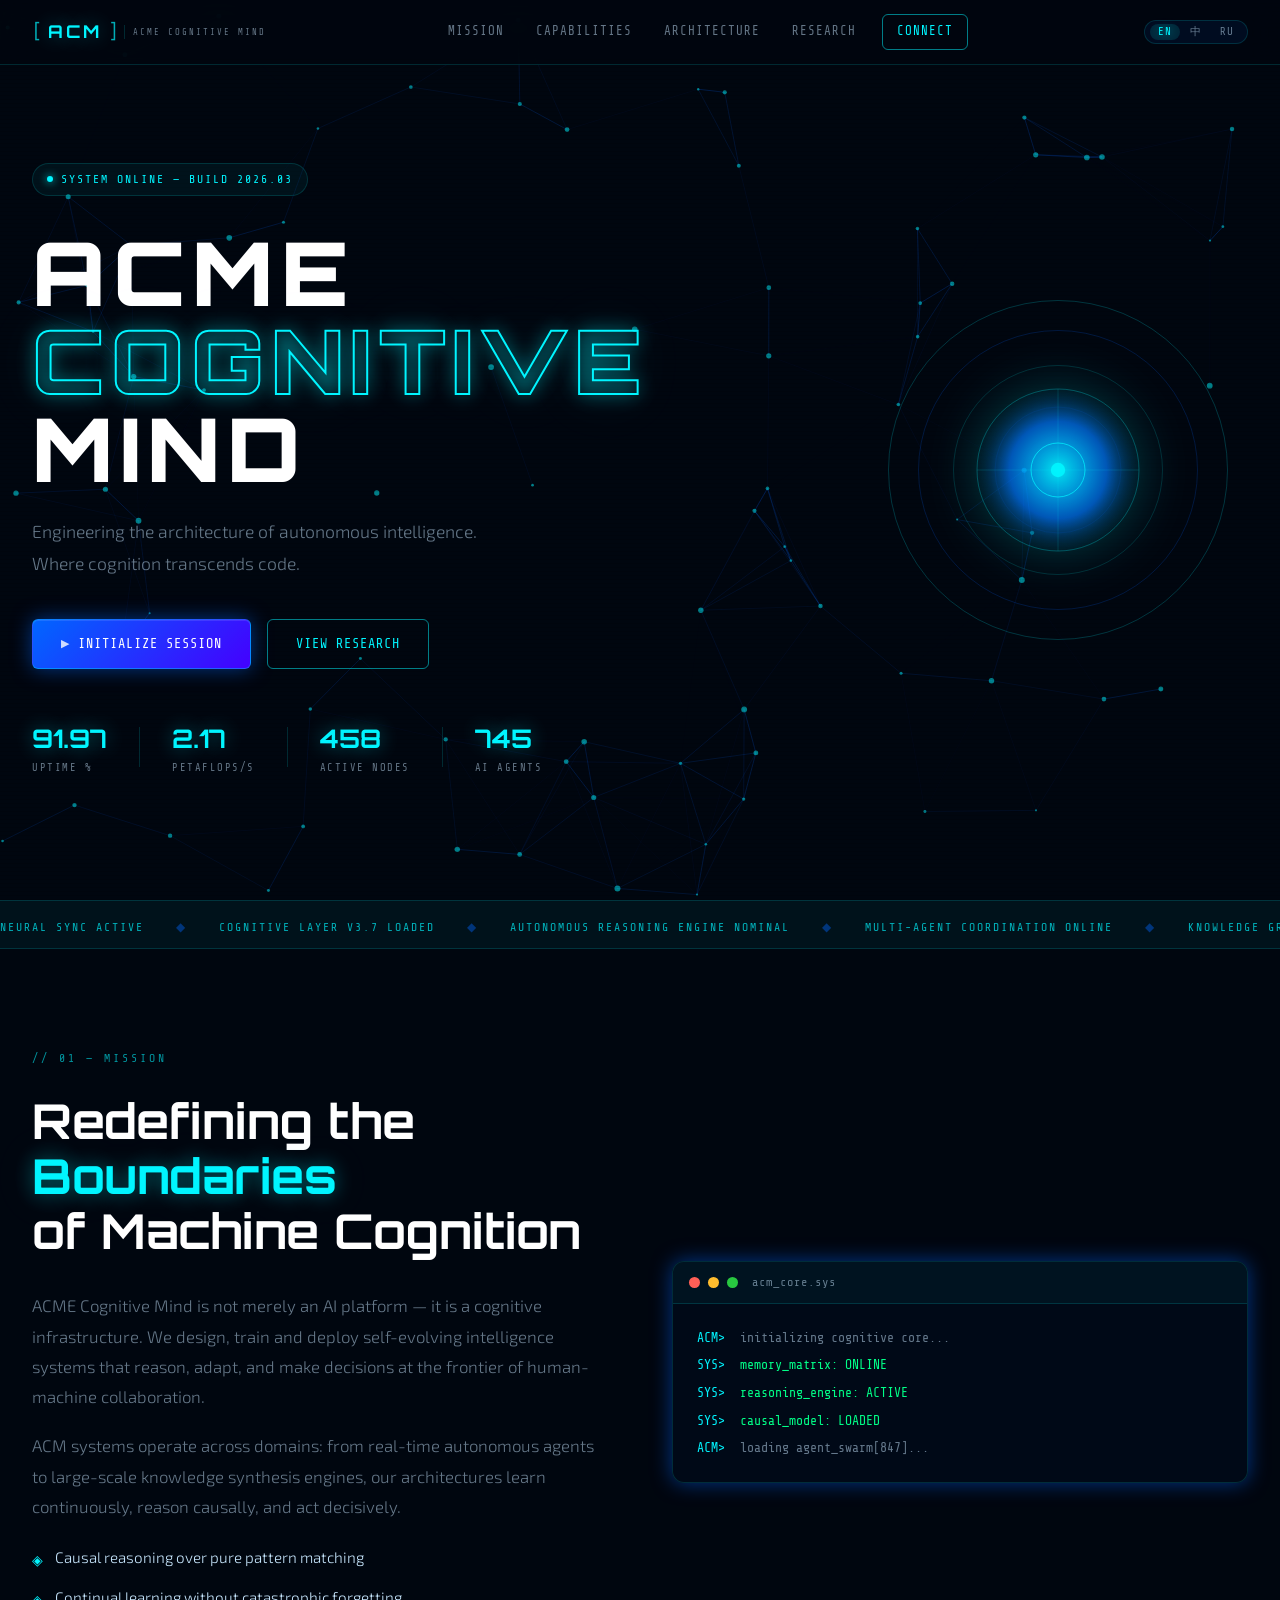
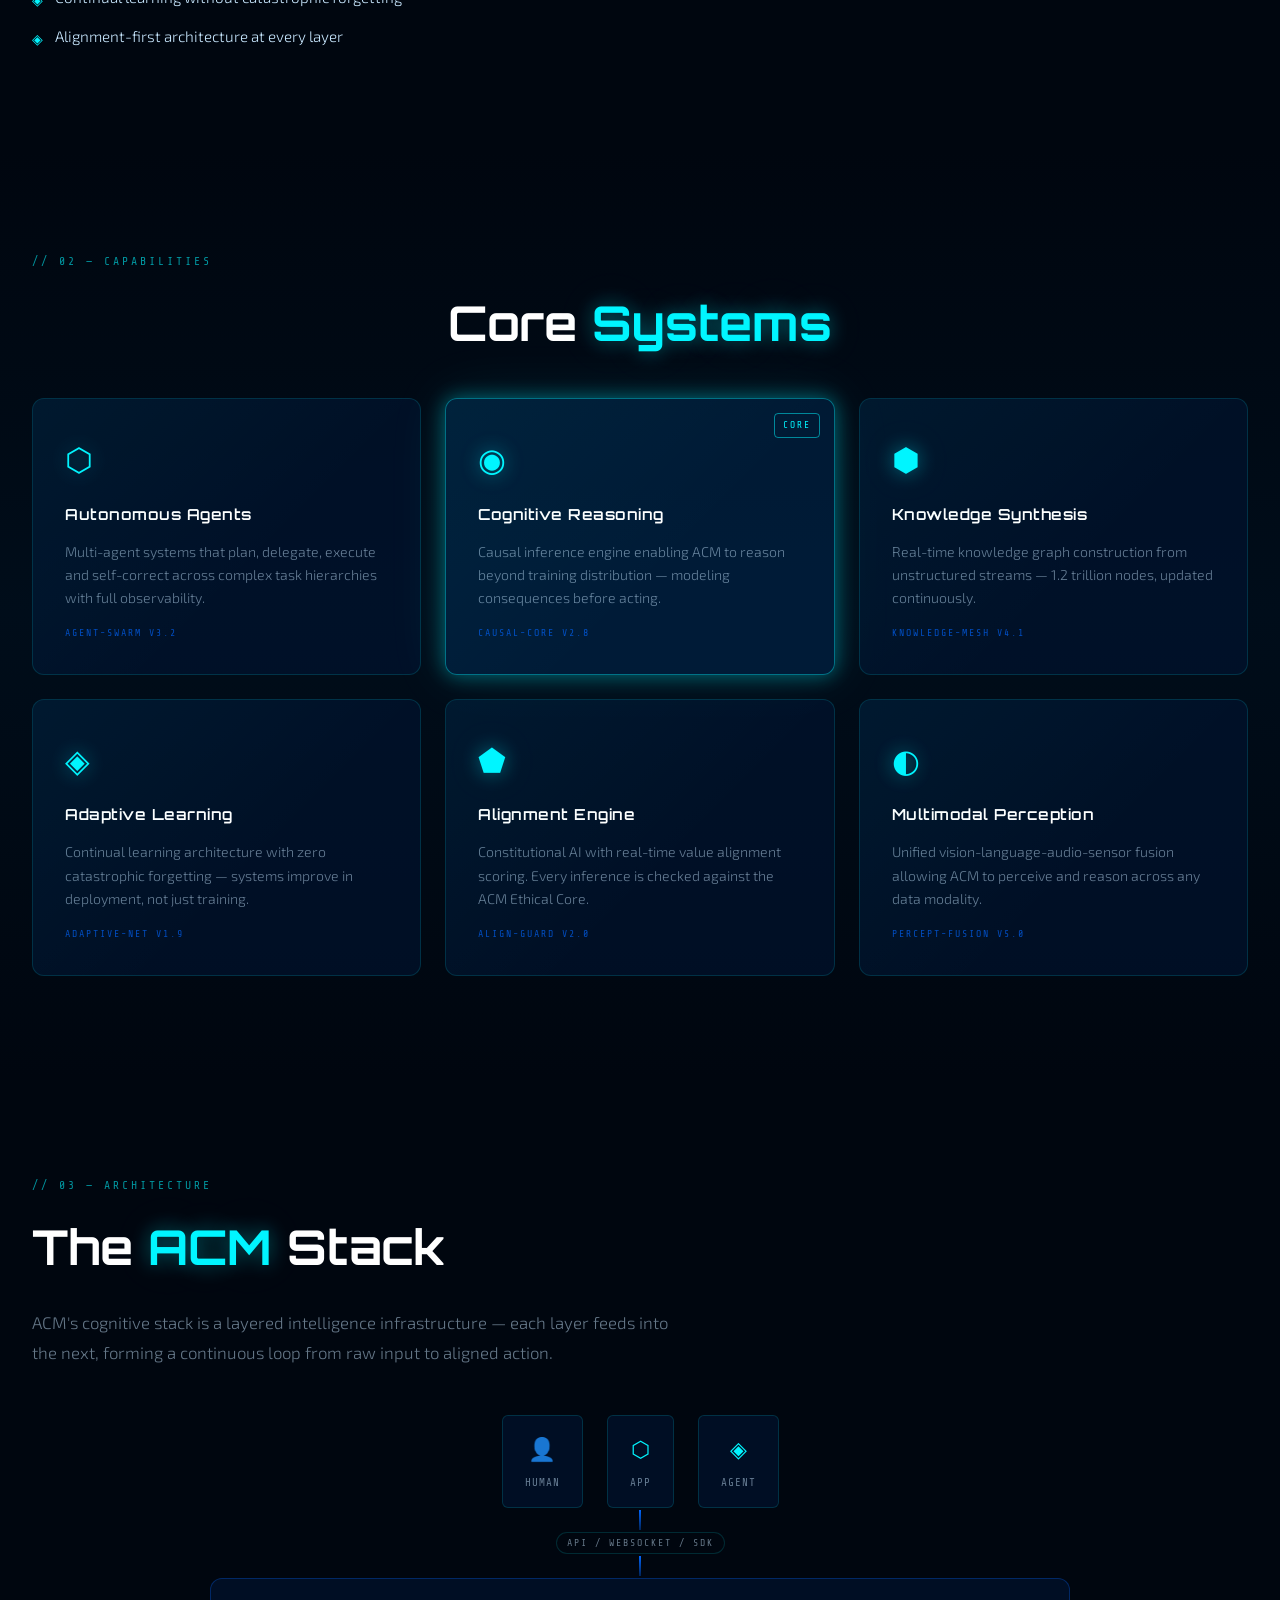
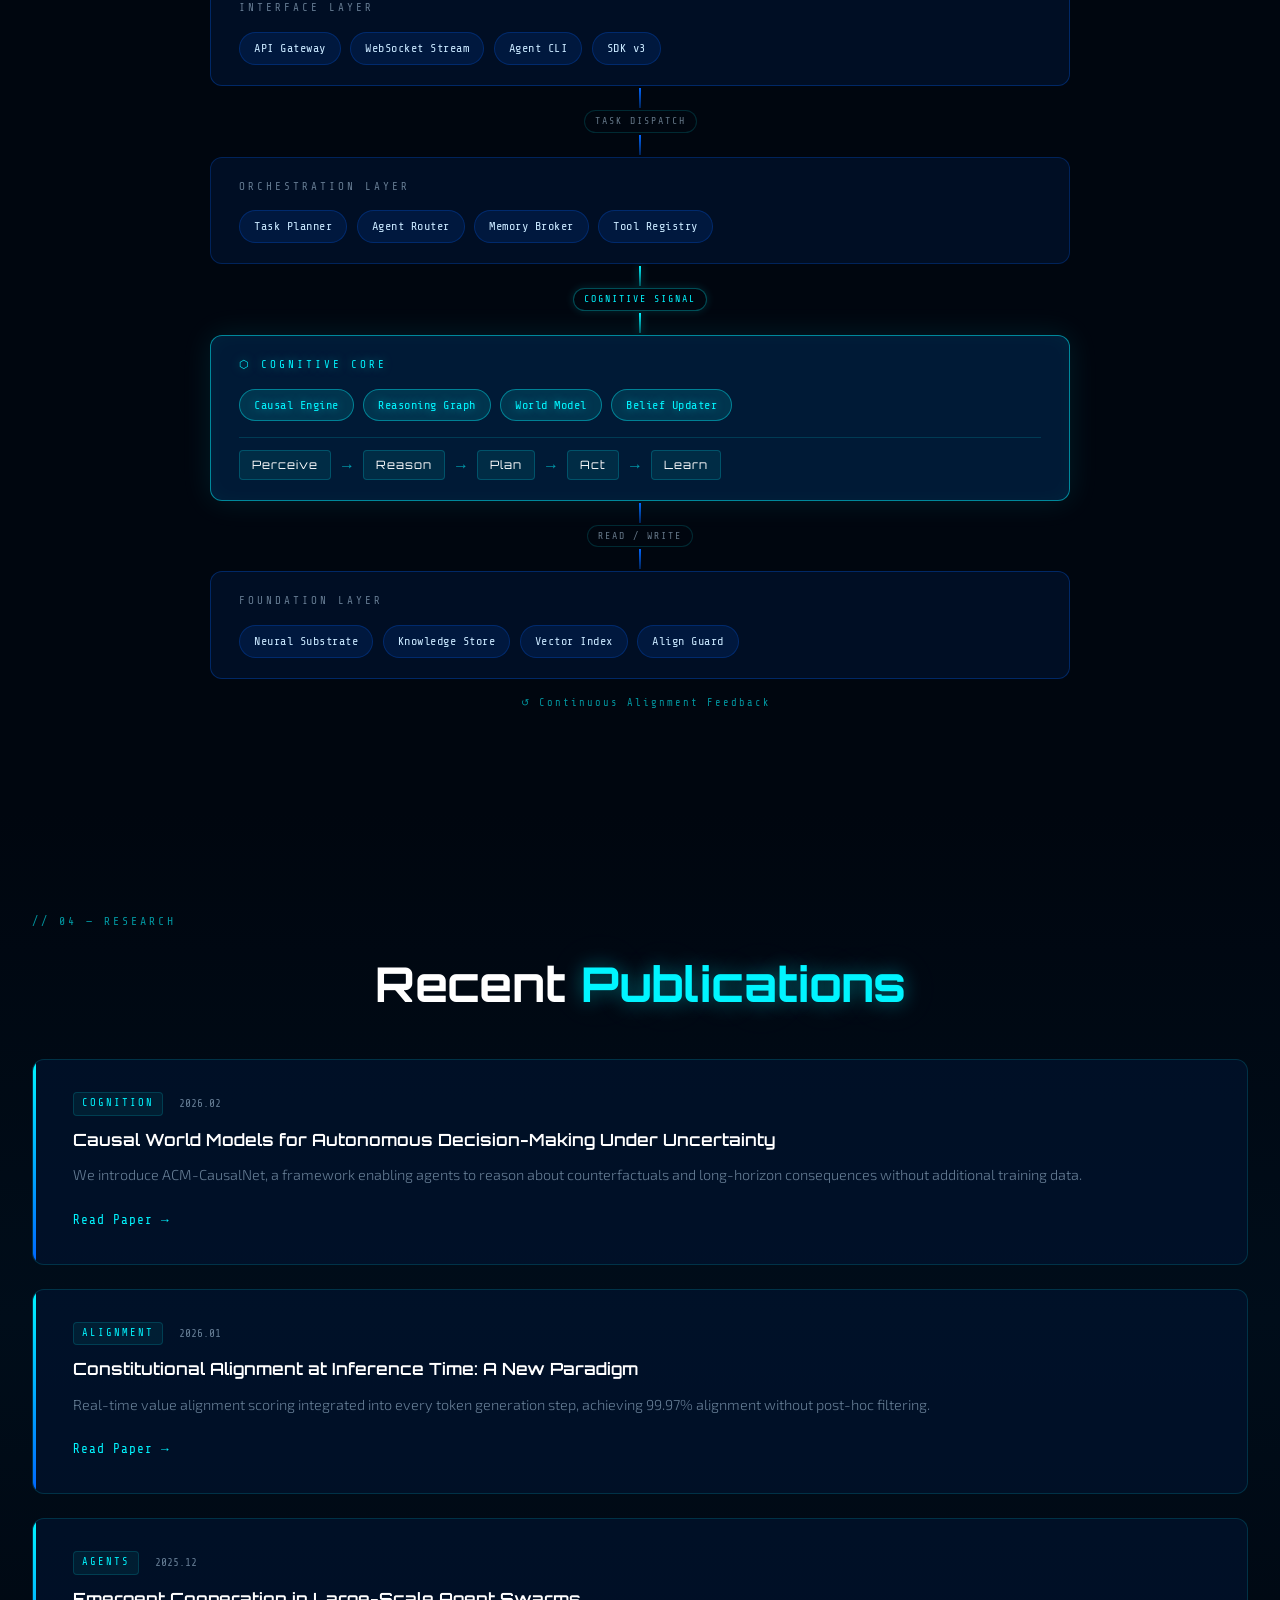
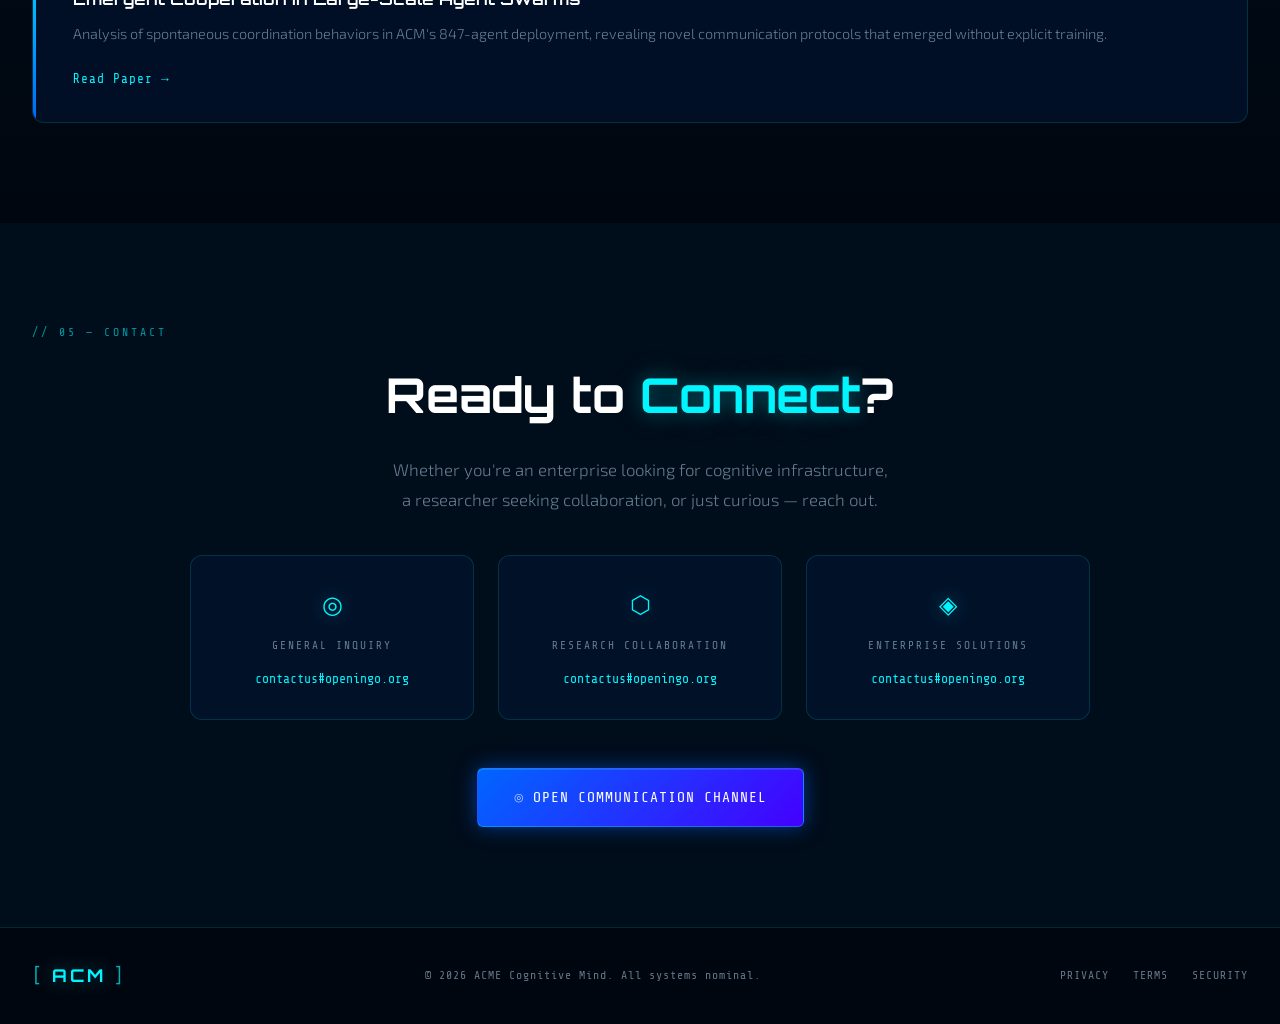
==== commit 8a1f3df2: "Merge remote-tracking branch 'origin/main' into main - Accept remote rebuild: moved files from publi" ====
--- a/index.html
+++ b/index.html
@@ -29,11 +29,11 @@
       <span class="logo-sub">ACME COGNITIVE MIND</span>
     </a>
     <nav class="nav-links">
-      <a href="#mission">Mission</a>
-      <a href="#capabilities">Capabilities</a>
-      <a href="#architecture">Architecture</a>
-      <a href="#research">Research</a>
-      <a href="#contact" class="nav-cta">Connect</a>
+      <a href="#mission" data-i18n="nav_mission">Mission</a>
+      <a href="#capabilities" data-i18n="nav_capabilities">Capabilities</a>
+      <a href="#architecture" data-i18n="nav_architecture">Architecture</a>
+      <a href="#research" data-i18n="nav_research">Research</a>
+      <a href="#contact" class="nav-cta" data-i18n="nav_connect">Connect</a>
     </nav>
     <button class="menu-toggle" id="menuToggle" aria-label="Menu">
       <span></span><span></span><span></span>
@@ -45,44 +45,44 @@
 <section class="hero" id="hero">
   <div class="hero-content">
     <div class="hero-tag">
-      <span class="tag-dot"></span>SYSTEM ONLINE — BUILD 2026.03
+      <span class="tag-dot"></span><span data-i18n="hero_tag">SYSTEM ONLINE — BUILD 2026.03</span>
     </div>
     <h1 class="hero-title">
       <span class="title-line">ACME</span>
       <span class="title-line accent">COGNITIVE</span>
       <span class="title-line">MIND</span>
     </h1>
-    <p class="hero-sub">
+    <p class="hero-sub" data-i18n="hero_sub">
       Engineering the architecture of autonomous intelligence.<br/>
       Where cognition transcends code.
     </p>
     <div class="hero-actions">
       <a href="#mission" class="btn-primary">
-        <span class="btn-icon">▶</span> Initialize Session
+        <span class="btn-icon">▶</span> <span data-i18n="hero_btn_init">Initialize Session</span>
       </a>
       <a href="#research" class="btn-ghost">
-        <span>View Research</span>
+        <span data-i18n="hero_btn_research">View Research</span>
       </a>
     </div>
     <div class="hero-stats">
       <div class="stat">
         <div class="stat-value" data-target="99.97">0</div>
-        <div class="stat-label">Uptime %</div>
+        <div class="stat-label" data-i18n="stat_uptime">Uptime %</div>
       </div>
       <div class="stat-divider"></div>
       <div class="stat">
         <div class="stat-value" data-target="2.4">0</div>
-        <div class="stat-label">Petaflops/s</div>
+        <div class="stat-label" data-i18n="stat_petaflops">Petaflops/s</div>
       </div>
       <div class="stat-divider"></div>
       <div class="stat">
         <div class="stat-value" data-target="512">0</div>
-        <div class="stat-label">Active Nodes</div>
+        <div class="stat-label" data-i18n="stat_nodes">Active Nodes</div>
       </div>
       <div class="stat-divider"></div>
       <div class="stat">
         <div class="stat-value" data-target="847">0</div>
-        <div class="stat-label">AI Agents</div>
+        <div class="stat-label" data-i18n="stat_agents">AI Agents</div>
       </div>
     </div>
   </div>
@@ -149,18 +149,18 @@
 <!-- ── MISSION SECTION ── -->
 <section class="section" id="mission">
   <div class="container">
-    <div class="section-label">// 01 — MISSION</div>
+    <div class="section-label" data-i18n="label_mission">// 01 — MISSION</div>
     <div class="mission-grid">
       <div class="mission-text">
-        <h2 class="section-title">
+        <h2 class="section-title" data-i18n="mission_title">
           Redefining the <span class="accent">Boundaries</span><br/>of Machine Cognition
         </h2>
-        <p class="body-text">
+        <p class="body-text" data-i18n="mission_p1">
           ACME Cognitive Mind is not merely an AI platform — it is a cognitive infrastructure. 
           We design, train and deploy self-evolving intelligence systems that reason, adapt, 
           and make decisions at the frontier of human-machine collaboration.
         </p>
-        <p class="body-text">
+        <p class="body-text" data-i18n="mission_p2">
           ACM systems operate across domains: from real-time autonomous agents to 
           large-scale knowledge synthesis engines, our architectures learn continuously, 
           reason causally, and act decisively.
@@ -168,15 +168,15 @@
         <div class="mission-bullets">
           <div class="bullet-item">
             <span class="bullet-icon">◈</span>
-            <span>Causal reasoning over pure pattern matching</span>
+            <span data-i18n="bullet1">Causal reasoning over pure pattern matching</span>
           </div>
           <div class="bullet-item">
             <span class="bullet-icon">◈</span>
-            <span>Continual learning without catastrophic forgetting</span>
+            <span data-i18n="bullet2">Continual learning without catastrophic forgetting</span>
           </div>
           <div class="bullet-item">
             <span class="bullet-icon">◈</span>
-            <span>Alignment-first architecture at every layer</span>
+            <span data-i18n="bullet3">Alignment-first architecture at every layer</span>
           </div>
         </div>
       </div>
@@ -208,46 +208,46 @@
 <!-- ── CAPABILITIES SECTION ── -->
 <section class="section section-alt" id="capabilities">
   <div class="container">
-    <div class="section-label">// 02 — CAPABILITIES</div>
-    <h2 class="section-title center">
+    <div class="section-label" data-i18n="label_capabilities">// 02 — CAPABILITIES</div>
+    <h2 class="section-title center" data-i18n="cap_title">
       Core <span class="accent">Systems</span>
     </h2>
     <div class="cap-grid">
       <div class="cap-card">
         <div class="cap-icon">⬡</div>
-        <h3>Autonomous Agents</h3>
-        <p>Multi-agent systems that plan, delegate, execute and self-correct across complex task hierarchies with full observability.</p>
+        <h3 data-i18n="cap1_h">Autonomous Agents</h3>
+        <p data-i18n="cap1_p">Multi-agent systems that plan, delegate, execute and self-correct across complex task hierarchies with full observability.</p>
         <div class="cap-tag">AGENT-SWARM v3.2</div>
       </div>
       <div class="cap-card featured">
         <div class="cap-badge">CORE</div>
         <div class="cap-icon">◉</div>
-        <h3>Cognitive Reasoning</h3>
-        <p>Causal inference engine enabling ACM to reason beyond training distribution — modeling consequences before acting.</p>
+        <h3 data-i18n="cap2_h">Cognitive Reasoning</h3>
+        <p data-i18n="cap2_p">Causal inference engine enabling ACM to reason beyond training distribution — modeling consequences before acting.</p>
         <div class="cap-tag">CAUSAL-CORE v2.8</div>
       </div>
       <div class="cap-card">
         <div class="cap-icon">⬢</div>
-        <h3>Knowledge Synthesis</h3>
-        <p>Real-time knowledge graph construction from unstructured streams — 1.2 trillion nodes, updated continuously.</p>
+        <h3 data-i18n="cap3_h">Knowledge Synthesis</h3>
+        <p data-i18n="cap3_p">Real-time knowledge graph construction from unstructured streams — 1.2 trillion nodes, updated continuously.</p>
         <div class="cap-tag">KNOWLEDGE-MESH v4.1</div>
       </div>
       <div class="cap-card">
         <div class="cap-icon">◈</div>
-        <h3>Adaptive Learning</h3>
-        <p>Continual learning architecture with zero catastrophic forgetting — systems improve in deployment, not just training.</p>
+        <h3 data-i18n="cap4_h">Adaptive Learning</h3>
+        <p data-i18n="cap4_p">Continual learning architecture with zero catastrophic forgetting — systems improve in deployment, not just training.</p>
         <div class="cap-tag">ADAPTIVE-NET v1.9</div>
       </div>
       <div class="cap-card">
         <div class="cap-icon">⬟</div>
-        <h3>Alignment Engine</h3>
-        <p>Constitutional AI with real-time value alignment scoring. Every inference is checked against the ACM Ethical Core.</p>
+        <h3 data-i18n="cap5_h">Alignment Engine</h3>
+        <p data-i18n="cap5_p">Constitutional AI with real-time value alignment scoring. Every inference is checked against the ACM Ethical Core.</p>
         <div class="cap-tag">ALIGN-GUARD v2.0</div>
       </div>
       <div class="cap-card">
         <div class="cap-icon">◐</div>
-        <h3>Multimodal Perception</h3>
-        <p>Unified vision-language-audio-sensor fusion allowing ACM to perceive and reason across any data modality.</p>
+        <h3 data-i18n="cap6_h">Multimodal Perception</h3>
+        <p data-i18n="cap6_p">Unified vision-language-audio-sensor fusion allowing ACM to perceive and reason across any data modality.</p>
         <div class="cap-tag">PERCEPT-FUSION v5.0</div>
       </div>
     </div>
@@ -257,11 +257,11 @@
 <!-- ── ARCHITECTURE SECTION ── -->
 <section class="section" id="architecture">
   <div class="container">
-    <div class="section-label">// 03 — ARCHITECTURE</div>
-    <h2 class="section-title">
+    <div class="section-label" data-i18n="label_architecture">// 03 — ARCHITECTURE</div>
+    <h2 class="section-title" data-i18n="arch_title">
       The <span class="accent">ACM</span> Stack
     </h2>
-    <p class="body-text" style="max-width:640px;margin-bottom:3rem;">
+    <p class="body-text" style="max-width:640px;margin-bottom:3rem;" data-i18n="arch_desc">
       ACM's cognitive stack is a layered intelligence infrastructure — each layer feeds into the next,
       forming a continuous loop from raw input to aligned action.
     </p>
@@ -273,27 +273,27 @@
       <div class="arch-row clients-row">
         <div class="arch-node client-node">
           <span class="an-icon">👤</span>
-          <span class="an-label">Human</span>
+          <span class="an-label" data-i18n="arch_node_human">Human</span>
         </div>
         <div class="arch-node client-node">
           <span class="an-icon">⬡</span>
-          <span class="an-label">App</span>
+          <span class="an-label" data-i18n="arch_node_app">App</span>
         </div>
         <div class="arch-node client-node">
           <span class="an-icon">◈</span>
-          <span class="an-label">Agent</span>
+          <span class="an-label" data-i18n="arch_node_agent">Agent</span>
         </div>
       </div>
 
       <div class="arch-connector-row">
         <div class="arch-vline"></div>
-        <div class="arch-label-inline">API / WebSocket / SDK</div>
+        <div class="arch-label-inline" data-i18n="arch_conn1">API / WebSocket / SDK</div>
         <div class="arch-vline"></div>
       </div>
 
       <!-- Layer 1: Interface -->
       <div class="arch-band band-interface">
-        <div class="band-title">INTERFACE LAYER</div>
+        <div class="band-title" data-i18n="arch_band1">INTERFACE LAYER</div>
         <div class="band-chips">
           <div class="band-chip">API Gateway</div>
           <div class="band-chip">WebSocket Stream</div>
@@ -304,13 +304,13 @@
 
       <div class="arch-connector-row">
         <div class="arch-vline"></div>
-        <div class="arch-label-inline">Task Dispatch</div>
+        <div class="arch-label-inline" data-i18n="arch_conn2">Task Dispatch</div>
         <div class="arch-vline"></div>
       </div>
 
       <!-- Layer 2: Orchestration -->
       <div class="arch-band band-orchestration">
-        <div class="band-title">ORCHESTRATION LAYER</div>
+        <div class="band-title" data-i18n="arch_band2">ORCHESTRATION LAYER</div>
         <div class="band-chips">
           <div class="band-chip">Task Planner</div>
           <div class="band-chip">Agent Router</div>
@@ -321,13 +321,13 @@
 
       <div class="arch-connector-row">
         <div class="arch-vline accent-vline"></div>
-        <div class="arch-label-inline accent-label">Cognitive Signal</div>
+        <div class="arch-label-inline accent-label" data-i18n="arch_conn3">Cognitive Signal</div>
         <div class="arch-vline accent-vline"></div>
       </div>
 
       <!-- Layer 3: Cognitive Core (highlighted) -->
       <div class="arch-band band-core">
-        <div class="band-title">⬡ COGNITIVE CORE</div>
+        <div class="band-title" data-i18n="arch_band3">⬡ COGNITIVE CORE</div>
         <div class="band-chips">
           <div class="band-chip core-chip">Causal Engine</div>
           <div class="band-chip core-chip">Reasoning Graph</div>
@@ -336,27 +336,27 @@
         </div>
         <!-- internal flow arrows -->
         <div class="core-flow">
-          <span class="cf-item">Perceive</span>
+          <span class="cf-item" data-i18n="cf_perceive">Perceive</span>
           <span class="cf-arrow">→</span>
-          <span class="cf-item">Reason</span>
+          <span class="cf-item" data-i18n="cf_reason">Reason</span>
           <span class="cf-arrow">→</span>
-          <span class="cf-item">Plan</span>
+          <span class="cf-item" data-i18n="cf_plan">Plan</span>
           <span class="cf-arrow">→</span>
-          <span class="cf-item">Act</span>
+          <span class="cf-item" data-i18n="cf_act">Act</span>
           <span class="cf-arrow">→</span>
-          <span class="cf-item">Learn</span>
+          <span class="cf-item" data-i18n="cf_learn">Learn</span>
         </div>
       </div>
 
       <div class="arch-connector-row">
         <div class="arch-vline"></div>
-        <div class="arch-label-inline">Read / Write</div>
+        <div class="arch-label-inline" data-i18n="arch_conn4">Read / Write</div>
         <div class="arch-vline"></div>
       </div>
 
       <!-- Layer 4: Foundation -->
       <div class="arch-band band-foundation">
-        <div class="band-title">FOUNDATION LAYER</div>
+        <div class="band-title" data-i18n="arch_band4">FOUNDATION LAYER</div>
         <div class="band-chips">
           <div class="band-chip">Neural Substrate</div>
           <div class="band-chip">Knowledge Store</div>
@@ -368,7 +368,7 @@
       <!-- Feedback arrow -->
       <div class="arch-feedback">
         <div class="feedback-line"></div>
-        <div class="feedback-label">↺ Continuous Alignment Feedback</div>
+        <div class="feedback-label" data-i18n="arch_feedback">↺ Continuous Alignment Feedback</div>
       </div>
 
     </div><!-- /arch-visual -->
@@ -378,8 +378,8 @@
 <!-- ── RESEARCH SECTION ── -->
 <section class="section section-alt" id="research">
   <div class="container">
-    <div class="section-label">// 04 — RESEARCH</div>
-    <h2 class="section-title center">
+    <div class="section-label" data-i18n="label_research">// 04 — RESEARCH</div>
+    <h2 class="section-title center" data-i18n="research_title">
       Recent <span class="accent">Publications</span>
     </h2>
     <div class="research-list">
@@ -388,27 +388,27 @@
           <span class="research-tag">COGNITION</span>
           <span class="research-date">2026.02</span>
         </div>
-        <h3>Causal World Models for Autonomous Decision-Making Under Uncertainty</h3>
-        <p>We introduce ACM-CausalNet, a framework enabling agents to reason about counterfactuals and long-horizon consequences without additional training data.</p>
-        <a href="research/causal-world-models.html" class="research-link">Read Paper →</a>
+        <h3 data-i18n="paper1_h">Causal World Models for Autonomous Decision-Making Under Uncertainty</h3>
+        <p data-i18n="paper1_p">We introduce ACM-CausalNet, a framework enabling agents to reason about counterfactuals and long-horizon consequences without additional training data.</p>
+        <a href="research/causal-world-models.html" class="research-link" data-i18n="paper1_link">Read Paper →</a>
       </article>
       <article class="research-card">
         <div class="research-meta">
           <span class="research-tag">ALIGNMENT</span>
           <span class="research-date">2026.01</span>
         </div>
-        <h3>Constitutional Alignment at Inference Time: A New Paradigm</h3>
-        <p>Real-time value alignment scoring integrated into every token generation step, achieving 99.97% alignment without post-hoc filtering.</p>
-        <a href="research/constitutional-alignment.html" class="research-link">Read Paper →</a>
+        <h3 data-i18n="paper2_h">Constitutional Alignment at Inference Time: A New Paradigm</h3>
+        <p data-i18n="paper2_p">Real-time value alignment scoring integrated into every token generation step, achieving 99.97% alignment without post-hoc filtering.</p>
+        <a href="research/constitutional-alignment.html" class="research-link" data-i18n="paper2_link">Read Paper →</a>
       </article>
       <article class="research-card">
         <div class="research-meta">
           <span class="research-tag">AGENTS</span>
           <span class="research-date">2025.12</span>
         </div>
-        <h3>Emergent Cooperation in Large-Scale Agent Swarms</h3>
-        <p>Analysis of spontaneous coordination behaviors in ACM's 847-agent deployment, revealing novel communication protocols that emerged without explicit training.</p>
-        <a href="research/emergent-cooperation.html" class="research-link">Read Paper →</a>
+        <h3 data-i18n="paper3_h">Emergent Cooperation in Large-Scale Agent Swarms</h3>
+        <p data-i18n="paper3_p">Analysis of spontaneous coordination behaviors in ACM's 847-agent deployment, revealing novel communication protocols that emerged without explicit training.</p>
+        <a href="research/emergent-cooperation.html" class="research-link" data-i18n="paper3_link">Read Paper →</a>
       </article>
     </div>
   </div>
@@ -417,34 +417,34 @@
 <!-- ── CONTACT SECTION ── -->
 <section class="section contact-section" id="contact">
   <div class="container">
-    <div class="section-label">// 05 — CONTACT</div>
+    <div class="section-label" data-i18n="label_contact">// 05 — CONTACT</div>
     <div class="contact-inner">
-      <h2 class="section-title">
+      <h2 class="section-title" data-i18n="contact_title">
         Ready to <span class="accent">Connect</span>?
       </h2>
-      <p class="body-text center">
+      <p class="body-text center" data-i18n="contact_desc">
         Whether you're an enterprise looking for cognitive infrastructure,<br/>
         a researcher seeking collaboration, or just curious — reach out.
       </p>
       <div class="contact-grid">
         <div class="contact-card">
           <div class="contact-icon">◎</div>
-          <div class="contact-label">General Inquiry</div>
-          <a href="mailto:z@openingo.org" class="contact-value">z@openingo.org</a>
+          <div class="contact-label" data-i18n="contact_lbl1">General Inquiry</div>
+          <a href="mailto:contactus@openingo.org" class="contact-value">contactus#openingo.org</a>
         </div>
         <div class="contact-card">
           <div class="contact-icon">⬡</div>
-          <div class="contact-label">Research Collaboration</div>
-          <a href="mailto:z@openingo.org" class="contact-value">z@openingo.org</a>
+          <div class="contact-label" data-i18n="contact_lbl2">Research Collaboration</div>
+          <a href="mailto:contactus@openingo.org" class="contact-value">contactus#openingo.org</a>
         </div>
         <div class="contact-card">
           <div class="contact-icon">◈</div>
-          <div class="contact-label">Enterprise Solutions</div>
-          <a href="mailto:z@openingo.org" class="contact-value">z@openingo.org</a>
-        </div>
-      </div>
-      <a href="mailto:z@openingo.org" class="btn-primary large">
-        <span class="btn-icon">◎</span> Open Communication Channel
+          <div class="contact-label" data-i18n="contact_lbl3">Enterprise Solutions</div>
+          <a href="mailto:contactus@openingo.org" class="contact-value">contactus#openingo.org</a>
+        </div>
+      </div>
+      <a href="mailto:contactus@openingo.org" class="btn-primary large">
+        <span class="btn-icon">◎</span> <span data-i18n="contact_btn">Open Communication Channel</span>
       </a>
     </div>
   </div>
@@ -458,17 +458,18 @@
       <span class="logo-acm">ACM</span>
       <span class="logo-bracket">]</span>
     </div>
-    <div class="footer-text">
+    <div class="footer-text" data-i18n="footer_copy">
       © 2026 ACME Cognitive Mind. All systems nominal.
     </div>
     <div class="footer-links">
-      <a href="privacy.html">Privacy</a>
-      <a href="terms.html">Terms</a>
-      <a href="security.html">Security</a>
+      <a href="privacy.html" data-i18n="footer_privacy">Privacy</a>
+      <a href="terms.html" data-i18n="footer_terms">Terms</a>
+      <a href="security.html" data-i18n="footer_security">Security</a>
     </div>
   </div>
 </footer>
 
 <script src="js/main.js"></script>
+<script src="js/i18n.js"></script>
 </body>
 </html>
--- a/css/main.css
+++ b/css/main.css
@@ -146,6 +146,39 @@
 .nav-cta:hover {
   background: rgba(0,245,255,0.12) !important;
   box-shadow: var(--glow-cyan);
+}
+
+/* ── LANGUAGE SWITCHER ── */
+.lang-switcher {
+  display: flex;
+  align-items: center;
+  gap: 2px;
+  margin-left: 0.5rem;
+  background: rgba(0, 20, 50, 0.5);
+  border: 1px solid var(--border);
+  border-radius: 100px;
+  padding: 3px 5px;
+}
+.lang-btn {
+  background: none;
+  border: none;
+  color: var(--text-dim);
+  font-family: var(--font-mono);
+  font-size: 0.68rem;
+  letter-spacing: 1px;
+  cursor: pointer;
+  padding: 3px 8px;
+  border-radius: 100px;
+  transition: color 0.2s, background 0.2s;
+  line-height: 1;
+}
+.lang-btn:hover {
+  color: var(--cyan);
+}
+.lang-btn.active {
+  color: var(--cyan);
+  background: rgba(0, 245, 255, 0.12);
+  text-shadow: 0 0 8px rgba(0, 245, 255, 0.5);
 }
 
 /* Mobile menu toggle */
